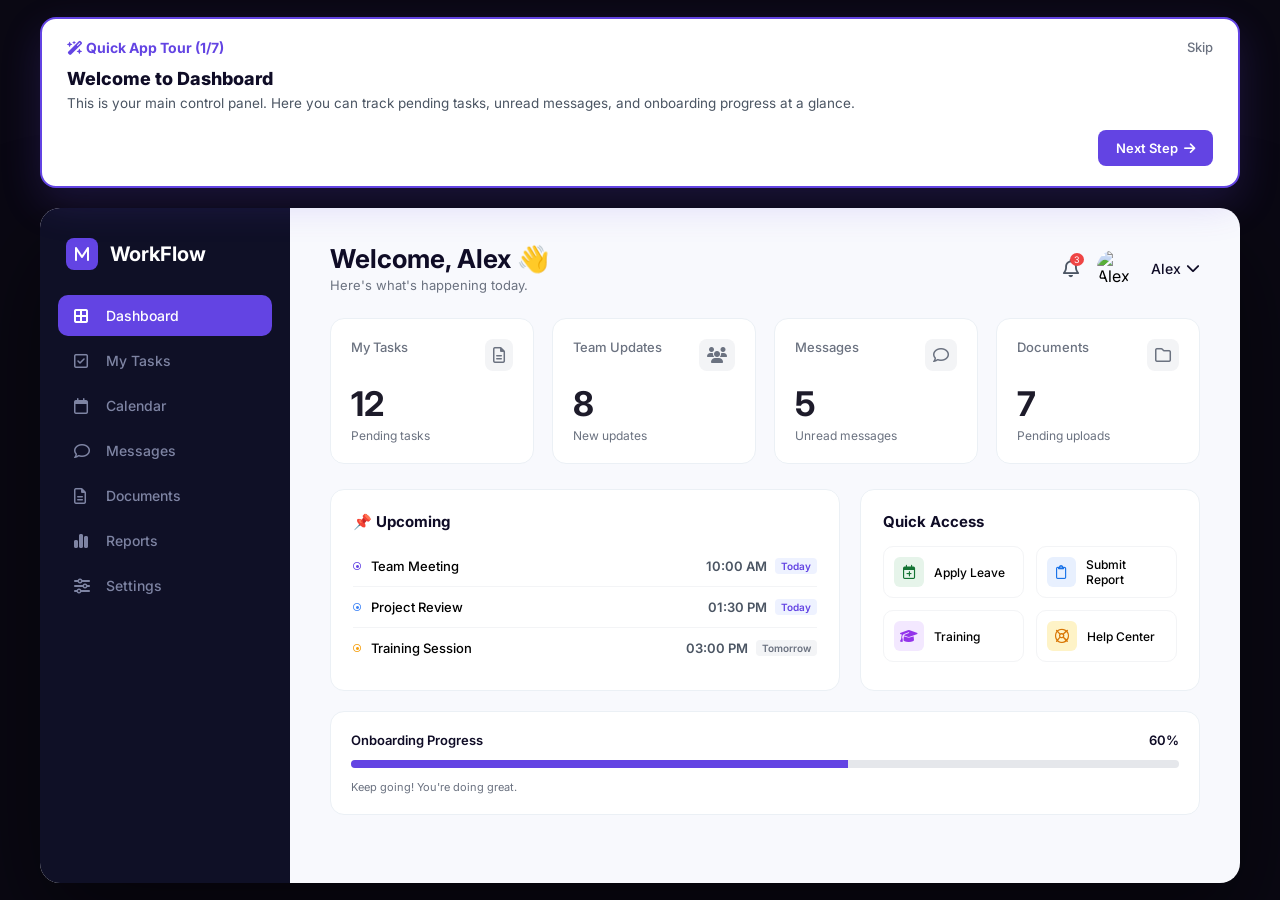
==== dashboard.html @ c404f3b5 "commit1" ====
<!DOCTYPE html>
<html lang="en">

<head>
    <meta charset="UTF-8">
    <meta name="viewport" content="width=device-width, initial-scale=1.0">
    <title>WorkFlow System - Interactive Demo</title>
    <link href="https://fonts.googleapis.com/css2?family=Inter:wght@400;500;600;700;800&display=swap" rel="stylesheet">
    <link rel="stylesheet" href="https://cdnjs.cloudflare.com/ajax/libs/font-awesome/6.4.0/css/all.min.css">
    <link rel="stylesheet" href="i2.css">
</head>

<body>

    <!-- VIRTUAL TOUR GUIDE OVERLAY CARD -->
    <div class="tour-guide-card" id="tourCard">
        <div class="tour-header">
            <span><i class="fa-solid fa-wand-magic-sparkles"></i> Quick App Tour (<span
                    id="tourStepNum">1</span>/7)</span>
            <button id="skipTourBtn" class="tour-skip-btn">Skip</button>
        </div>
        <div class="tour-body">
            <h4 id="tourTitle">Welcome to Dashboard</h4>
            <p id="tourDesc">This is your main control panel. Here you can track pending tasks, unread messages, and
                onboarding progress at a glance.</p>
        </div>
        <div class="tour-footer">
            <button id="prevTourBtn" class="tour-btn outline" style="display:none;">Previous</button>
            <button id="nextTourBtn" class="tour-btn solid">Next Step <i class="fa-solid fa-arrow-right"></i></button>
        </div>
    </div>

    <div class="app-window">
        <!-- FIXED SIDEBAR -->
        <aside class="sidebar">
            <div class="brand">
                <div class="brand-icon-box"><i class="fa-solid fa-m"></i></div>
                <span>WorkFlow</span>
            </div>
            <nav class="nav-menu">
                <button class="nav-item active" data-target="dashboard" id="nav-dashboard"><i
                        class="fa-solid fa-border-all"></i> Dashboard</button>
                <button class="nav-item" data-target="tasks" id="nav-tasks"><i class="fa-regular fa-square-check"></i>
                    My Tasks</button>
                <button class="nav-item" data-target="calendar" id="nav-calendar"><i class="fa-regular fa-calendar"></i>
                    Calendar</button>
                <button class="nav-item" data-target="messages" id="nav-messages"><i class="fa-regular fa-comment"></i>
                    Messages</button>
                <button class="nav-item" data-target="documents" id="nav-documents"><i
                        class="fa-regular fa-file-lines"></i> Documents</button>
                <button class="nav-item" data-target="reports" id="nav-reports"><i class="fa-solid fa-chart-simple"></i>
                    Reports</button>
                <button class="nav-item" data-target="settings" id="nav-settings"><i class="fa-solid fa-sliders"></i>
                    Settings</button>
            </nav>
        </aside>

        <!-- CONTENT PANEL -->
        <main class="content-area">

            <!-- 1. DASHBOARD VIEW -->
            <div class="view-panel active" id="view-dashboard">
                <div class="view-header anim-el">
                    <div>
                        <h1 class="main-title">Welcome, Alex 👋</h1>
                        <p class="sub-title">Here's what's happening today.</p>
                    </div>
                    <div class="header-profile">
                        <div class="noti-bell"><i class="fa-regular fa-bell"></i><span class="badge-count">3</span>
                        </div>
                        <img src="https://i.pravatar.cc/100?img=12" alt="Alex" class="user-avatar">
                        <span class="user-name">Alex <i class="fa-solid fa-chevron-down"></i></span>
                    </div>
                </div>

                <div class="dash-grid anim-el">
                    <div class="dash-card">
                        <div class="card-top"><span>My Tasks</span> <i class="fa-regular fa-file-lines icon-blue"></i>
                        </div>
                        <h2 class="counter-num" data-val="12">0</h2>
                        <p class="card-footer">Pending tasks</p>
                    </div>
                    <div class="dash-card">
                        <div class="card-top"><span>Team Updates</span> <i class="fa-solid fa-users icon-purple"></i>
                        </div>
                        <h2 class="counter-num" data-val="8">0</h2>
                        <p class="card-footer">New updates</p>
                    </div>
                    <div class="dash-card">
                        <div class="card-top"><span>Messages</span> <i class="fa-regular fa-comment icon-pink"></i>
                        </div>
                        <h2 class="counter-num" data-val="5">0</h2>
                        <p class="card-footer">Unread messages</p>
                    </div>
                    <div class="dash-card">
                        <div class="card-top"><span>Documents</span> <i class="fa-regular fa-folder icon-orange"></i>
                        </div>
                        <h2 class="counter-num" data-val="7">0</h2>
                        <p class="card-footer">Pending uploads</p>
                    </div>
                </div>

                <div class="dash-bottom anim-el">
                    <div class="section-card width-60">
                        <h3 class="box-heading">📌 Upcoming</h3>
                        <div class="event-row">
                            <div class="ev-info"><i class="fa-regular fa-circle-dot purple"></i> Team Meeting</div>
                            <div class="ev-time">10:00 AM <span class="tag-day">Today</span></div>
                        </div>
                        <div class="event-row">
                            <div class="ev-info"><i class="fa-regular fa-circle-dot blue"></i> Project Review</div>
                            <div class="ev-time">01:30 PM <span class="tag-day">Today</span></div>
                        </div>
                        <div class="event-row">
                            <div class="ev-info"><i class="fa-regular fa-circle-dot orange"></i> Training Session</div>
                            <div class="ev-time">03:00 PM <span class="tag-day gray">Tomorrow</span></div>
                        </div>
                    </div>
                    <div class="section-card width-40">
                        <h3 class="box-heading">Quick Access</h3>
                        <div class="quick-grid">
                            <div class="quick-item">
                                <div class="q-icon green"><i class="fa-regular fa-calendar-plus"></i></div><span>Apply
                                    Leave</span>
                            </div>
                            <div class="quick-item">
                                <div class="q-icon blue"><i class="fa-regular fa-clipboard"></i></div><span>Submit
                                    Report</span>
                            </div>
                            <div class="quick-item">
                                <div class="q-icon purple"><i class="fa-solid fa-graduation-cap"></i></div>
                                <span>Training</span>
                            </div>
                            <div class="quick-item">
                                <div class="q-icon orange"><i class="fa-regular fa-life-ring"></i></div><span>Help
                                    Center</span>
                            </div>
                        </div>
                    </div>
                </div>

                <div class="onboarding-progress-bar anim-el">
                    <div class="p-text"><span>Onboarding Progress</span> <span>60%</span></div>
                    <div class="p-bg">
                        <div class="p-fill" data-progress="60%"></div>
                    </div>
                    <p class="p-desc">Keep going! You're doing great.</p>
                </div>
            </div>

            <!-- 2. MY TASKS VIEW -->
            <div class="view-panel" id="view-tasks">
                <div class="view-header anim-el">
                    <div>
                        <h1 class="main-title">My Tasks</h1>
                        <p class="sub-title">Complete your pending tasks.</p>
                    </div>
                    <div class="progress-mini">
                        <span>Overall Progress</span>
                        <div class="mini-bar">
                            <div class="mini-fill" data-progress="60%"></div>
                        </div>
                        <span class="bold">60%</span>
                    </div>
                </div>

                <div class="task-tabs anim-el">
                    <span class="t-tab active">Pending (4)</span>
                    <span class="t-tab">In Progress (1)</span>
                    <span class="t-tab">Completed (2)</span>
                </div>

                <div class="task-container anim-el">
                    <div class="task-row">
                        <div class="task-left-sec">
                            <div class="t-icon-box"><i class="fa-regular fa-file-lines"></i></div>
                            <div>
                                <h4>Upload Documents</h4>
                                <p>Upload required identity and address proof.</p>
                            </div>
                        </div>
                        <div class="task-right-sec">
                            <span class="status-badge high">High</span>
                            <button class="action-btn outline">Upload</button>
                        </div>
                    </div>
                    <div class="task-row">
                        <div class="task-left-sec">
                            <div class="t-icon-box pink"><i class="fa-regular fa-user"></i></div>
                            <div>
                                <h4>Complete Your Profile</h4>
                                <p>Fill all details in your profile.</p>
                            </div>
                        </div>
                        <div class="task-right-sec">
                            <span class="status-badge high">High</span>
                            <button class="action-btn outline">Go</button>
                        </div>
                    </div>
                    <div class="task-row">
                        <div class="task-left-sec">
                            <div class="t-icon-box orange"><i class="fa-solid fa-graduation-cap"></i></div>
                            <div>
                                <h4>Finish Training</h4>
                                <p>Complete the mandatory training modules.</p>
                            </div>
                        </div>
                        <div class="task-right-sec">
                            <span class="status-badge medium">Medium</span>
                            <button class="action-btn solid">Continue</button>
                        </div>
                    </div>
                </div>
            </div>

            <!-- 3. CALENDAR VIEW -->
            <div class="view-panel" id="view-calendar">
                <div class="view-header anim-el">
                    <div>
                        <h1 class="main-title">Upcoming Events</h1>
                        <p class="sub-title">Your schedule at a glance.</p>
                    </div>
                    <div class="cal-actions">
                        <button class="btn-today">Today</button>
                        <button class="btn-arrow"><i class="fa-solid fa-chevron-left"></i></button>
                        <button class="btn-arrow"><i class="fa-solid fa-chevron-right"></i></button>
                    </div>
                </div>

                <div class="calendar-split anim-el">
                    <div class="cal-left-box">
                        <div class="cal-month-head">May 2026</div>
                        <div class="cal-grid-header">
                            <span>Su</span><span>Mo</span><span>Tu</span><span>We</span><span>Th</span><span>Fr</span><span>Sa</span>
                        </div>
                        <div class="cal-days">
                            <span>26</span><span>27</span><span>28</span><span>29</span><span>30</span><span>1</span><span>2</span>
                            <span>3</span><span>4</span><span>5</span><span>6</span><span>7</span><span>8</span><span>9</span>
                            <span>10</span><span>11</span><span>12</span><span>13</span><span>14</span><span>15</span><span>16</span>
                            <span>17</span><span>18</span><span>19</span><span>20</span><span>21</span><span
                                class="cal-active">22</span><span>23</span>
                        </div>
                    </div>
                    <div class="cal-right-box">
                        <div class="event-card-list">
                            <div class="schedule-item current">
                                <div>
                                    <h4>Team Meeting</h4>
                                    <p>10:00 AM - 11:00 AM</p>
                                </div>
                            </div>
                            <div class="schedule-item">
                                <div>
                                    <h4>HR Orientation</h4>
                                    <p>02:00 PM - 03:00 PM</p>
                                </div>
                            </div>
                            <div class="schedule-item">
                                <div>
                                    <h4>Training Session</h4>
                                    <p>05:00 PM - 06:00 PM</p>
                                </div>
                            </div>
                        </div>
                    </div>
                </div>
            </div>

            <!-- 4. MESSAGES VIEW -->
            <div class="view-panel" id="view-messages">
                <div class="messages-layout anim-el">
                    <div class="msg-sidebar">
                        <div class="msg-search-box">
                            <h3>Messages</h3>
                            <i class="fa-solid fa-magnifying-glass"></i>
                        </div>
                        <div class="chat-list-wrapper">
                            <div class="user-chat-row active">
                                <img src="https://i.pravatar.cc/100?img=1" alt="HR">
                                <div class="uc-info">
                                    <h4>HR Team</h4>
                                    <p>Welcome aboard! Please c...</p>
                                </div>
                                <span class="uc-badge">2</span>
                            </div>
                            <div class="user-chat-row">
                                <img src="https://i.pravatar.cc/100?img=2" alt="IT">
                                <div class="uc-info">
                                    <h4>IT Support</h4>
                                    <p>Your VPN setup has been...</p>
                                </div>
                                <span class="uc-badge blue">1</span>
                            </div>
                        </div>
                    </div>
                    <div class="msg-chat-window">
                        <div class="cw-header">
                            <div class="cw-user"><img src="https://i.pravatar.cc/100?img=1" alt="HR">
                                <div>
                                    <h4>HR Team</h4><span>Online</span>
                                </div>
                            </div>
                        </div>
                        <!-- Chat message container for appended chat -->
                        <div class="cw-body" id="chatBody">
                            <div class="chat-bubble received">
                                <p>Welcome aboard! Please complete your onboarding tasks.</p>
                                <span class="chat-time">10:30 AM</span>
                            </div>
                            <div class="chat-bubble sent">
                                <p>Thank you! I will complete them.</p>
                                <span class="chat-time">10:31 AM <i
                                        class="fa-solid fa-check-double text-blue"></i></span>
                            </div>
                        </div>
                        <div class="cw-footer">
                            <input type="text" id="chatInput"
                                placeholder="Type a message and press enter or click send...">
                            <button class="btn-send" id="chatSendBtn"><i class="fa-solid fa-paper-plane"></i></button>
                        </div>
                    </div>
                </div>
            </div>

            <!-- 5. DOCUMENTS VIEW -->
            <div class="view-panel" id="view-documents">
                <div class="view-header anim-el">
                    <div>
                        <h1 class="main-title">Upload Documents</h1>
                        <p class="sub-title">Upload and manage your documents.</p>
                    </div>
                    <button class="primary-btn-sm blue-bg"><i class="fa-solid fa-plus"></i> Upload New</button>
                </div>

                <div class="table-container anim-el">
                    <table class="custom-table">
                        <thead>
                            <tr>
                                <th>Document Name</th>
                                <th>Status</th>
                                <th>Uploaded On</th>
                                <th>Action</th>
                            </tr>
                        </thead>
                        <tbody>
                            <tr>
                                <td>PAN Card</td>
                                <td><span class="badge yellow">Pending</span></td>
                                <td>-</td>
                                <td><button class="btn-table-upload">Upload</button></td>
                            </tr>
                            <tr>
                                <td>Aadhar Card</td>
                                <td><span class="badge yellow">Pending</span></td>
                                <td>-</td>
                                <td><button class="btn-table-upload">Upload</button></td>
                            </tr>
                            <tr>
                                <td>Passport Size Photo</td>
                                <td><span class="badge green">Uploaded</span></td>
                                <td>20 May 2026</td>
                                <td>
                                    <div class="table-actions"><i class="fa-regular fa-eye"></i> <i
                                            class="fa-solid fa-ellipsis"></i></div>
                                </td>
                            </tr>
                        </tbody>
                    </table>
                </div>
            </div>

            <!-- 6. REPORTS VIEW -->
            <div class="view-panel" id="view-reports">
                <div class="view-header anim-el">
                    <div>
                        <h1 class="main-title">Reports</h1>
                        <p class="sub-title">View your activity and performance.</p>
                    </div>
                    <button class="dropdown-period">This Month <i class="fa-solid fa-chevron-down"></i></button>
                </div>

                <div class="reports-main-grid anim-el">
                    <div class="rep-card">
                        <h3>Onboarding Progress</h3>
                        <div class="rep-chart-container">
                            <svg viewBox="0 0 36 36" class="circle-svg purple-chart">
                                <path class="c-bg"
                                    d="M18 2.0845 a 15.9155 15.9155 0 0 1 0 31.831 a 15.9155 15.9155 0 0 1 0 -31.831" />
                                <path class="c-fill" data-dash="60, 100" stroke-dasharray="0, 100"
                                    d="M18 2.0845 a 15.9155 15.9155 0 0 1 0 31.831 a 15.9155 15.9155 0 0 1 0 -31.831" />
                            </svg>
                            <div class="c-text"><span class="counter-num" data-val="60">0</span>%</div>
                        </div>
                        <p class="rep-footer">✨ 12 of 20 tasks completed</p>
                    </div>

                    <div class="rep-card">
                        <h3>Training Completion</h3>
                        <div class="rep-chart-container">
                            <svg viewBox="0 0 36 36" class="circle-svg green-chart">
                                <path class="c-bg"
                                    d="M18 2.0845 a 15.9155 15.9155 0 0 1 0 31.831 a 15.9155 15.9155 0 0 1 0 -31.831" />
                                <path class="c-fill" data-dash="75, 100" stroke-dasharray="0, 100"
                                    d="M18 2.0845 a 15.9155 15.9155 0 0 1 0 31.831 a 15.9155 15.9155 0 0 1 0 -31.831" />
                            </svg>
                            <div class="c-text"><span class="counter-num" data-val="75">0</span>%</div>
                        </div>
                        <p class="rep-footer">✨ 3 of 4 modules completed</p>
                    </div>

                    <div class="rep-card">
                        <h3>Attendance Summary</h3>
                        <div class="bar-chart-mock">
                            <div class="b-bar">
                                <div class="b-fill" style="height: 80%"></div><span>Mon</span>
                            </div>
                            <div class="b-bar">
                                <div class="b-fill" style="height: 95%"></div><span>Tue</span>
                            </div>
                            <div class="b-bar">
                                <div class="b-fill" style="height: 60%"></div><span>Wed</span>
                            </div>
                            <div class="b-bar">
                                <div class="b-fill" style="height: 85%"></div><span>Thu</span>
                            </div>
                            <div class="b-bar">
                                <div class="b-fill" style="height: 90%"></div><span>Fri</span>
                            </div>
                        </div>
                        <p class="rep-footer text-center">✅ 22 / 26 Days</p>
                    </div>
                </div>
            </div>

            <!-- 7. SETTINGS VIEW -->
            <div class="view-panel" id="view-settings">
                <div class="view-header anim-el">
                    <div>
                        <h1 class="main-title">Settings</h1>
                        <p class="sub-title">Manage your preferences and account.</p>
                    </div>
                </div>

                <div class="settings-sub-tabs anim-el">
                    <span class="sub-tab active">Profile Settings</span>
                    <span class="sub-tab">Notification Preferences</span>
                    <span class="sub-tab">Security</span>
                    <span class="sub-tab">Language</span>
                </div>

                <div class="settings-layout-box anim-el">
                    <div class="set-profile-row">
                        <div class="set-avatar-wrapper">
                            <img src="https://i.pravatar.cc/100?img=12" alt="Alex">
                            <div class="camera-badge"><i class="fa-solid fa-camera"></i></div>
                        </div>
                        <div>
                            <h3>Alex Johnson</h3>
                            <p>Software Engineer</p>
                            <span class="set-email-text">alex.johnson@company.com</span>
                        </div>
                    </div>

                    <div class="form-grid">
                        <div class="form-group"><label>Full Name</label><input type="text" value="Alex Johnson"></div>
                        <div class="form-group"><label>Department</label><input type="text" value="Engineering"></div>
                        <div class="form-group"><label>Email</label><input type="email"
                                value="alex.johnson@company.com"></div>
                        <div class="form-group"><label>Employee ID</label><input type="text" value="EMP12345"></div>
                        <div class="form-group"><label>Phone</label><input type="text" value="+91 98765 43210"></div>
                        <div class="form-group"><label>Date of Joining</label><input type="text" value="15 May 2026">
                        </div>
                    </div>
                    <button class="primary-btn-sm save-btn">Save Changes</button>
                </div>
            </div>

        </main>
    </div>

    <script src="https://cdnjs.cloudflare.com/ajax/libs/gsap/3.12.2/gsap.min.js"></script>
    <script src="i2.js"></script>
</body>

</html>
---- i2.css ----
:root {
    --bg-dark: #0F1026;
    --primary-purple: #6344E3;
    --text-main: #0F0C26;
    --text-muted: #6B7280;
    --border-color: #EBF0F5;
    --window-bg: #F8F9FD;
}

* {
    margin: 0;
    padding: 0;
    box-sizing: border-box;
    font-family: 'Inter', sans-serif;
}

body {
    background: #0A0813;
    height: 100vh;
    display: flex;
    justify-content: center;
    align-items: center;
    overflow: hidden;
}

/* 1200x675 ATRACTION CONTAINER */
.app-window {
    width: 1200px;
    height: 675px;
    background: var(--window-bg);
    border-radius: 20px;
    display: flex;
    overflow: hidden;
    box-shadow: 0 40px 100px rgba(0, 0, 0, 0.5);
}

/* SIDEBAR HUbeHUB STYLE */
.sidebar {
    width: 250px;
    background: var(--bg-dark);
    padding: 30px 18px;
    display: flex;
    flex-direction: column;
    gap: 25px;
}

.brand {
    display: flex;
    align-items: center;
    gap: 12px;
    color: white;
    font-size: 20px;
    font-weight: 700;
    padding-left: 8px;
}

.brand-icon-box {
    background: var(--primary-purple);
    width: 32px;
    height: 32px;
    border-radius: 8px;
    display: flex;
    justify-content: center;
    align-items: center;
    font-size: 16px;
}

.nav-menu {
    display: flex;
    flex-direction: column;
    gap: 4px;
}

.nav-item {
    background: none;
    border: none;
    color: #7E84A3;
    padding: 12px 16px;
    text-align: left;
    font-size: 14px;
    font-weight: 500;
    border-radius: 10px;
    cursor: pointer;
    display: flex;
    align-items: center;
    gap: 12px;
    transition: all 0.2s;
}

.nav-item i {
    font-size: 16px;
    width: 20px;
}

.nav-item:hover {
    color: white;
    background: rgba(255, 255, 255, 0.03);
}

.nav-item.active {
    background: var(--primary-purple);
    color: white;
}

/* MAIN CONTENT AREA */
.content-area {
    flex: 1;
    height: 100%;
    position: relative;
    overflow: hidden;
}

.view-panel {
    position: absolute;
    width: 100%;
    height: 100%;
    padding: 35px 40px;
    display: none;
    flex-direction: column;
    overflow-y: auto;
}

.view-panel.active {
    display: flex;
}

/* VIEW HEADER */
.view-header {
    display: flex;
    justify-content: space-between;
    align-items: center;
    margin-bottom: 25px;
}

.main-title {
    font-size: 26px;
    color: var(--text-main);
    font-weight: 700;
}

.sub-title {
    color: var(--text-muted);
    font-size: 13px;
    margin-top: 3px;
}

.header-profile {
    display: flex;
    align-items: center;
    gap: 18px;
}

.noti-bell {
    font-size: 18px;
    color: #4B5563;
    position: relative;
    cursor: pointer;
}

.badge-count {
    position: absolute;
    top: -5px;
    right: -5px;
    background: #EF4444;
    color: white;
    font-size: 9px;
    padding: 1px 4px;
    border-radius: 50%;
}

.user-avatar {
    width: 36px;
    height: 36px;
    border-radius: 50%;
    object-fit: cover;
}

.user-name {
    font-size: 14px;
    font-weight: 500;
    color: var(--text-main);
    display: flex;
    align-items: center;
    gap: 5px;
    cursor: pointer;
}

/* 1. DASHBOARD CARD STRUCTURE */
.dash-grid {
    display: grid;
    grid-template-columns: repeat(4, 1fr);
    gap: 18px;
    margin-bottom: 25px;
}

.dash-card {
    background: white;
    padding: 20px;
    border-radius: 14px;
    border: 1px solid var(--border-color);
}

.card-top {
    display: flex;
    justify-content: space-between;
    font-size: 13px;
    color: var(--text-muted);
    font-weight: 500;
}

.card-top i {
    font-size: 16px;
    padding: 8px;
    border-radius: 8px;
    background: #F3F4F6;
}

.dash-card h2 {
    font-size: 34px;
    color: #1D1B2A;
    font-weight: 700;
    margin: 12px 0 4px 0;
}

.card-footer {
    font-size: 12px;
    color: var(--text-muted);
}

.dash-bottom {
    display: flex;
    gap: 20px;
    margin-bottom: 20px;
}

.section-card {
    background: white;
    padding: 22px;
    border-radius: 14px;
    border: 1px solid var(--border-color);
}

.width-60 {
    width: 60%;
}

.width-40 {
    width: 40%;
}

.box-heading {
    font-size: 15px;
    color: var(--text-main);
    font-weight: 700;
    margin-bottom: 15px;
}

/* EVENTS IN DASHBOARD */
.event-row {
    display: flex;
    justify-content: space-between;
    align-items: center;
    padding: 12px 0;
    border-bottom: 1px solid #F3F4F6;
    font-size: 13px;
}

.event-row:last-child {
    border-bottom: none;
}

.ev-info {
    display: flex;
    align-items: center;
    gap: 10px;
    font-weight: 500;
}

.ev-info i {
    font-size: 8px;
}

.ev-info i.purple {
    color: var(--primary-purple);
}

.ev-info i.blue {
    color: #3B82F6;
}

.ev-info i.orange {
    color: #F59E0B;
}

.ev-time {
    font-weight: 600;
    color: #4B5563;
    display: flex;
    align-items: center;
    gap: 8px;
}

.tag-day {
    font-size: 10px;
    padding: 2px 6px;
    background: #EEF2FF;
    color: var(--primary-purple);
    border-radius: 4px;
}

.tag-day.gray {
    background: #F3F4F6;
    color: #6B7280;
}

/* QUICK ACCESS GRID */
.quick-grid {
    display: grid;
    grid-template-columns: 1fr 1fr;
    gap: 12px;
}

.quick-item {
    display: flex;
    align-items: center;
    gap: 10px;
    padding: 10px;
    border: 1px solid #F3F4F6;
    border-radius: 10px;
    cursor: pointer;
    font-size: 12px;
    font-weight: 500;
}

.q-icon {
    width: 30px;
    height: 30px;
    border-radius: 6px;
    display: flex;
    justify-content: center;
    align-items: center;
    font-size: 14px;
}

.q-icon.green {
    background: #E6F4EA;
    color: #137333;
}

.q-icon.blue {
    background: #E8F0FE;
    color: #1A73E8;
}

.q-icon.purple {
    background: #F3E8FF;
    color: #9333EA;
}

.q-icon.orange {
    background: #FEF3C7;
    color: #D97706;
}

/* PROGRESS BAR AT BOTTOM */
.onboarding-progress-bar {
    background: white;
    padding: 20px;
    border-radius: 14px;
    border: 1px solid var(--border-color);
}

.p-text {
    display: flex;
    justify-content: space-between;
    font-size: 13px;
    font-weight: 600;
    color: var(--text-main);
}

.p-bg {
    background: #E5E7EB;
    height: 8px;
    border-radius: 4px;
    margin: 12px 0;
    overflow: hidden;
}

.p-fill {
    background: var(--primary-purple);
    height: 100%;
    width: 0%;
}

.p-desc {
    font-size: 11px;
    color: var(--text-muted);
}

/* 2. MY TASK STYLE DETTO */
.progress-mini {
    display: flex;
    align-items: center;
    gap: 10px;
    font-size: 12px;
    color: var(--text-muted);
}

.mini-bar {
    width: 100px;
    background: #E5E7EB;
    height: 6px;
    border-radius: 3px;
    overflow: hidden;
}

.mini-fill {
    background: var(--primary-purple);
    height: 100%;
    width: 0%;
}

.task-tabs {
    display: flex;
    gap: 20px;
    border-bottom: 1px solid var(--border-color);
    margin-bottom: 20px;
    padding-bottom: 10px;
}

.t-tab {
    font-size: 13px;
    font-weight: 600;
    color: var(--text-muted);
    cursor: pointer;
    padding-bottom: 10px;
    position: relative;
}

.t-tab.active {
    color: var(--primary-purple);
}

.t-tab.active::after {
    content: '';
    position: absolute;
    bottom: -11px;
    left: 0;
    width: 100%;
    height: 2px;
    background: var(--primary-purple);
}

.task-container {
    display: flex;
    flex-direction: column;
    gap: 12px;
}

.task-row {
    background: white;
    padding: 18px;
    border-radius: 12px;
    border: 1px solid var(--border-color);
    display: flex;
    justify-content: space-between;
    align-items: center;
}

.task-left-sec {
    display: flex;
    align-items: center;
    gap: 15px;
}

.t-icon-box {
    background: #EEF2FF;
    color: var(--primary-purple);
    width: 40px;
    height: 40px;
    border-radius: 10px;
    display: flex;
    justify-content: center;
    align-items: center;
    font-size: 18px;
}

.t-icon-box.pink {
    background: #FCE7F3;
    color: #DB2777;
}

.t-icon-box.orange {
    background: #FEF3C7;
    color: #D97706;
}

.task-left-sec h4 {
    font-size: 14px;
    color: var(--text-main);
    font-weight: 600;
}

.task-left-sec p {
    font-size: 12px;
    color: var(--text-muted);
    margin-top: 2px;
}

.task-right-sec {
    display: flex;
    align-items: center;
    gap: 20px;
}

.status-badge {
    font-size: 11px;
    font-weight: 600;
    padding: 4px 10px;
    border-radius: 20px;
}

.status-badge.high {
    background: #FEE2E2;
    color: #EF4444;
}

.status-badge.medium {
    background: #FEF3C7;
    color: #D97706;
}

.action-btn {
    font-size: 12px;
    font-weight: 600;
    padding: 8px 18px;
    border-radius: 8px;
    cursor: pointer;
    border: none;
}

.action-btn.outline {
    background: none;
    border: 1px solid var(--primary-purple);
    color: var(--primary-purple);
}

.action-btn.solid {
    background: var(--primary-purple);
    color: white;
}

/* 3. CALENDAR DESIGN */
.cal-actions {
    display: flex;
    gap: 6px;
}

.btn-today {
    background: white;
    border: 1px solid var(--border-color);
    padding: 6px 14px;
    font-size: 12px;
    font-weight: 500;
    border-radius: 6px;
    cursor: pointer;
}

.btn-arrow {
    background: white;
    border: 1px solid var(--border-color);
    width: 28px;
    height: 28px;
    border-radius: 6px;
    cursor: pointer;
    display: flex;
    justify-content: center;
    align-items: center;
    font-size: 11px;
}

.calendar-split {
    display: flex;
    gap: 20px;
    background: white;
    padding: 25px;
    border-radius: 16px;
    border: 1px solid var(--border-color);
}

.cal-left-box {
    width: 50%;
    border-right: 1px solid var(--border-color);
    padding-right: 20px;
}

.cal-month-head {
    font-size: 15px;
    font-weight: 700;
    color: var(--text-main);
    margin-bottom: 15px;
}

.cal-grid-header {
    display: grid;
    grid-template-columns: repeat(7, 1fr);
    text-align: center;
    font-size: 12px;
    font-weight: 600;
    color: var(--text-muted);
    margin-bottom: 10px;
}

.cal-days {
    display: grid;
    grid-template-columns: repeat(7, 1fr);
    text-align: center;
    row-gap: 12px;
    font-size: 12px;
    color: #4B5563;
}

.cal-days span {
    padding: 8px 0;
    cursor: pointer;
    border-radius: 6px;
}

.cal-days span:hover {
    background: #F3F4F6;
}

.cal-active {
    background: var(--primary-purple) !important;
    color: white;
    font-weight: 600;
}

.cal-right-box {
    width: 50%;
    padding-left: 10px;
    display: flex;
    flex-direction: column;
    gap: 10px;
}

.schedule-item {
    background: #F9FAFB;
    padding: 14px;
    border-left: 4px solid #D1D5DB;
    border-radius: 0 10px 10px 0;
}

.schedule-item.current {
    background: #EEF2FF;
    border-left-color: var(--primary-purple);
}

.schedule-item h4 {
    font-size: 13px;
    color: var(--text-main);
    font-weight: 600;
}

.schedule-item p {
    font-size: 11px;
    color: var(--text-muted);
    margin-top: 3px;
}

/* 4. MESSAGES DETTO VIEW */
.messages-layout {
    display: flex;
    background: white;
    border-radius: 16px;
    border: 1px solid var(--border-color);
    height: 420px;
    overflow: hidden;
}

.msg-sidebar {
    width: 30%;
    border-right: 1px solid var(--border-color);
    display: flex;
    flex-direction: column;
}

.msg-search-box {
    display: flex;
    justify-content: space-between;
    align-items: center;
    padding: 20px;
    border-bottom: 1px solid var(--border-color);
}

.msg-search-box h3 {
    font-size: 16px;
    font-weight: 700;
}

.chat-list-wrapper {
    flex: 1;
    overflow-y: auto;
}

.user-chat-row {
    display: flex;
    align-items: center;
    gap: 12px;
    padding: 15px 20px;
    border-bottom: 1px solid #F9FAFB;
    cursor: pointer;
    position: relative;
}

.user-chat-row.active {
    background: #F4F3FF;
}

.user-chat-row img {
    width: 36px;
    height: 36px;
    border-radius: 50%;
}

.uc-info h4 {
    font-size: 13px;
    color: var(--text-main);
}

.uc-info p {
    font-size: 11px;
    color: var(--text-muted);
    margin-top: 2px;
}

.uc-badge {
    position: absolute;
    right: 20px;
    background: #EF4444;
    color: white;
    font-size: 10px;
    padding: 2px 6px;
    border-radius: 10px;
    font-weight: 600;
}

.uc-badge.blue {
    background: #3B82F6;
}

.msg-chat-window {
    width: 70%;
    display: flex;
    flex-direction: column;
    background: #FAFAFE;
}

.cw-header {
    padding: 15px 20px;
    background: white;
    border-bottom: 1px solid var(--border-color);
}

.cw-user {
    display: flex;
    align-items: center;
    gap: 12px;
}

.cw-user img {
    width: 34px;
    height: 34px;
    border-radius: 50%;
}

.cw-user h4 {
    font-size: 13px;
}

.cw-user span {
    font-size: 11px;
    color: #10B981;
    font-weight: 500;
}

.cw-body {
    flex: 1;
    padding: 20px;
    display: flex;
    flex-direction: column;
    gap: 15px;
    overflow-y: auto;
}

.chat-bubble {
    max-width: 65%;
    padding: 12px 16px;
    font-size: 13px;
    border-radius: 14px;
    line-height: 1.5;
    position: relative;
}

.chat-bubble.received {
    background: white;
    align-self: flex-start;
    color: var(--text-main);
    border-bottom-left-radius: 2px;
    box-shadow: 0 2px 5px rgba(0, 0, 0, 0.02);
}

.chat-bubble.sent {
    background: var(--primary-purple);
    color: white;
    align-self: flex-end;
    border-bottom-right-radius: 2px;
}

.chat-time {
    display: block;
    font-size: 10px;
    margin-top: 5px;
    text-align: right;
    color: #9CA3AF;
}

.chat-bubble.sent .chat-time {
    color: #C7D2FE;
}

.cw-footer {
    padding: 15px 20px;
    background: white;
    border-top: 1px solid var(--border-color);
    display: flex;
    gap: 12px;
}

.cw-footer input {
    flex: 1;
    border: 1px solid #E5E7EB;
    border-radius: 8px;
    padding: 10px 15px;
    font-size: 13px;
    outline: none;
}

.btn-send {
    background: var(--primary-purple);
    color: white;
    border: none;
    width: 38px;
    height: 38px;
    border-radius: 8px;
    cursor: pointer;
}

/* 5. DOCUMENTS TABLE VIEW */
.primary-btn-sm {
    font-size: 13px;
    font-weight: 600;
    color: white;
    border: none;
    padding: 10px 20px;
    border-radius: 8px;
    cursor: pointer;
    display: flex;
    align-items: center;
    gap: 8px;
}

.primary-btn-sm.blue-bg {
    background: var(--primary-purple);
}

.table-container {
    background: white;
    border-radius: 14px;
    border: 1px solid var(--border-color);
    overflow: hidden;
}

.custom-table {
    width: 100%;
    border-collapse: collapse;
    text-align: left;
    font-size: 13px;
}

.custom-table th {
    background: #F9FAFB;
    padding: 14px 20px;
    font-weight: 600;
    color: var(--text-muted);
    border-bottom: 1px solid var(--border-color);
}

.custom-table td {
    padding: 16px 20px;
    border-bottom: 1px solid #F9FAFB;
    color: var(--text-main);
    font-weight: 500;
}

.badge {
    font-size: 11px;
    padding: 3px 8px;
    border-radius: 12px;
    font-weight: 600;
}

.badge.yellow {
    background: #FEF3C7;
    color: #D97706;
}

.badge.green {
    background: #D1FAE5;
    color: #10B981;
}

.btn-table-upload {
    background: #EEF2FF;
    border: none;
    color: var(--primary-purple);
    font-weight: 600;
    padding: 6px 14px;
    border-radius: 6px;
    cursor: pointer;
}

.table-actions {
    display: flex;
    gap: 15px;
    color: var(--text-muted);
    cursor: pointer;
}

/* 6. REPORTS VIEW DETTO */
.dropdown-period {
    background: white;
    border: 1px solid var(--border-color);
    padding: 8px 16px;
    font-size: 13px;
    font-weight: 500;
    border-radius: 8px;
    cursor: pointer;
    display: flex;
    align-items: center;
    gap: 8px;
    color: #374151;
}

.reports-main-grid {
    display: grid;
    grid-template-columns: repeat(3, 1fr);
    gap: 20px;
}

.rep-card {
    background: white;
    padding: 22px;
    border-radius: 14px;
    border: 1px solid var(--border-color);
    display: flex;
    flex-direction: column;
    align-items: center;
}

.rep-card h3 {
    font-size: 14px;
    font-weight: 700;
    color: var(--text-main);
    align-self: flex-start;
    margin-bottom: 20px;
}

.rep-chart-container {
    position: relative;
    width: 110px;
    height: 110px;
    margin-bottom: 15px;
}

.circle-svg {
    width: 100%;
    height: 100%;
    transform: rotate(-90deg);
}

.c-bg {
    fill: none;
    stroke: #F3F4F6;
    stroke-width: 3.2;
}

.c-fill {
    fill: none;
    stroke-width: 3.2;
    stroke-linecap: round;
}

.purple-chart .c-fill {
    stroke: var(--primary-purple);
}

.green-chart .c-fill {
    stroke: #10B981;
}

.c-text {
    position: absolute;
    top: 50%;
    left: 50%;
    transform: translate(-50%, -50%);
    font-size: 20px;
    font-weight: 700;
    color: var(--text-main);
}

.rep-footer {
    font-size: 12px;
    font-weight: 500;
    color: var(--text-muted);
    margin-top: 5px;
}

.text-center {
    text-align: center;
    width: 100%;
}

/* ATTENDANCE BAR CHART MOCK */
.bar-chart-mock {
    display: flex;
    justify-content: space-between;
    align-items: flex-end;
    width: 100%;
    height: 110px;
    padding: 0 10px;
    margin-bottom: 15px;
}

.b-bar {
    display: flex;
    flex-direction: column;
    align-items: center;
    gap: 8px;
    width: 14%;
    height: 100%;
    justify-content: flex-end;
}

.b-fill {
    background: #3B82F6;
    width: 100%;
    border-radius: 4px 4px 0 0;
}

.b-bar span {
    font-size: 10px;
    color: var(--text-muted);
    font-weight: 500;
}

/* 7. SETTINGS DETTO VIEW */
.settings-sub-tabs {
    display: flex;
    gap: 25px;
    border-bottom: 1px solid var(--border-color);
    margin-bottom: 20px;
}

.sub-tab {
    font-size: 13px;
    font-weight: 500;
    color: var(--text-muted);
    cursor: pointer;
    padding-bottom: 12px;
}

.sub-tab.active {
    color: var(--primary-purple);
    font-weight: 600;
    border-bottom: 2px solid var(--primary-purple);
}

.settings-layout-box {
    background: white;
    padding: 25px;
    border-radius: 14px;
    border: 1px solid var(--border-color);
}

.set-profile-row {
    display: flex;
    align-items: center;
    gap: 18px;
    margin-bottom: 25px;
}

.set-avatar-wrapper {
    position: relative;
}

.set-avatar-wrapper img {
    width: 65px;
    height: 65px;
    border-radius: 50%;
    object-fit: cover;
}

.camera-badge {
    position: absolute;
    bottom: 0;
    right: 0;
    background: var(--primary-purple);
    color: white;
    width: 22px;
    height: 22px;
    border-radius: 50%;
    display: flex;
    justify-content: center;
    align-items: center;
    font-size: 10px;
    border: 2px solid white;
}

.set-profile-row h3 {
    font-size: 16px;
    font-weight: 700;
    color: var(--text-main);
}

.set-profile-row p {
    font-size: 12px;
    color: var(--text-muted);
    margin-top: 2px;
}

.set-email-text {
    font-size: 11px;
    color: var(--primary-purple);
    font-weight: 500;
}

.form-grid {
    display: grid;
    grid-template-columns: 1fr 1fr;
    gap: 15px 20px;
    margin-bottom: 25px;
}

.form-group {
    display: flex;
    flex-direction: column;
    gap: 6px;
}

.form-group label {
    font-size: 12px;
    font-weight: 600;
    color: #4B5563;
}

.form-group input {
    border: 1px solid #E5E7EB;
    border-radius: 8px;
    padding: 10px 14px;
    font-size: 13px;
    outline: none;
    color: var(--text-main);
    font-weight: 500;
    background: #F9FAFB;
}

.form-group input:focus {
    border-color: var(--primary-purple);
    background: white;
}

.save-btn {
    background: var(--primary-purple);
    margin-top: 5px;
    padding: 12px 24px;
}


/* new css  */
/* आधीच्या सर्व CSS प्रोपर्टीज तशाच ठेवा, फक्त खालील नवीन कोड सर्वात शेवटी जोडा */

:root {
    --bg-dark: #0F1026;
    --primary-purple: #6344E3;
    --text-main: #0F0C26;
    --text-muted: #6B7280;
    --border-color: #EBF0F5;
    --window-bg: #F8F9FD;
}

* {
    margin: 0;
    padding: 0;
    box-sizing: border-box;
    font-family: 'Inter', sans-serif;
}

body {
    background: #0A0813;
    height: 100vh;
    display: flex;
    flex-direction: column;
    justify-content: center;
    align-items: center;
    overflow: hidden;
    gap: 20px;
}

/* 1200x675 MAIN WORKSPACE CONTAINER */
.app-window {
    width: 1200px;
    height: 675px;
    background: var(--window-bg);
    border-radius: 20px;
    display: flex;
    overflow: hidden;
    box-shadow: 0 40px 100px rgba(0, 0, 0, 0.5);
    position: relative;
    z-index: 1;
}

/* SIDEBAR STYLE */
.sidebar {
    width: 250px;
    background: var(--bg-dark);
    padding: 30px 18px;
    display: flex;
    flex-direction: column;
    gap: 25px;
}

.brand {
    display: flex;
    align-items: center;
    gap: 12px;
    color: white;
    font-size: 20px;
    font-weight: 700;
    padding-left: 8px;
}

.brand-icon-box {
    background: var(--primary-purple);
    width: 32px;
    height: 32px;
    border-radius: 8px;
    display: flex;
    justify-content: center;
    align-items: center;
    font-size: 16px;
}

.nav-menu {
    display: flex;
    flex-direction: column;
    gap: 4px;
}

.nav-item {
    background: none;
    border: none;
    color: #7E84A3;
    padding: 12px 16px;
    text-align: left;
    font-size: 14px;
    font-weight: 500;
    border-radius: 10px;
    cursor: pointer;
    display: flex;
    align-items: center;
    gap: 12px;
    transition: all 0.2s;
}

.nav-item i {
    font-size: 16px;
    width: 20px;
}

.nav-item:hover {
    color: white;
    background: rgba(255, 255, 255, 0.03);
}

.nav-item.active {
    background: var(--primary-purple);
    color: white;
}

/* MAIN CONTENT AREA */
.content-area {
    flex: 1;
    height: 100%;
    position: relative;
    overflow: hidden;
}

.view-panel {
    position: absolute;
    width: 100%;
    height: 100%;
    padding: 35px 40px;
    display: none;
    flex-direction: column;
    overflow-y: auto;
}

.view-panel.active {
    display: flex;
}

/* VIEW HEADER */
.view-header {
    display: flex;
    justify-content: space-between;
    align-items: center;
    margin-bottom: 25px;
}

.main-title {
    font-size: 26px;
    color: var(--text-main);
    font-weight: 700;
}

.sub-title {
    color: var(--text-muted);
    font-size: 13px;
    margin-top: 3px;
}

.header-profile {
    display: flex;
    align-items: center;
    gap: 18px;
}

.noti-bell {
    font-size: 18px;
    color: #4B5563;
    position: relative;
    cursor: pointer;
}

.badge-count {
    position: absolute;
    top: -5px;
    right: -5px;
    background: #EF4444;
    color: white;
    font-size: 9px;
    padding: 1px 4px;
    border-radius: 50%;
}

.user-avatar {
    width: 36px;
    height: 36px;
    border-radius: 50%;
    object-fit: cover;
}

.user-name {
    font-size: 14px;
    font-weight: 500;
    color: var(--text-main);
    display: flex;
    align-items: center;
    gap: 5px;
    cursor: pointer;
}

/* DASHBOARD CARDS */
.dash-grid {
    display: grid;
    grid-template-columns: repeat(4, 1fr);
    gap: 18px;
    margin-bottom: 25px;
}

.dash-card {
    background: white;
    padding: 20px;
    border-radius: 14px;
    border: 1px solid var(--border-color);
}

.card-top {
    display: flex;
    justify-content: space-between;
    font-size: 13px;
    color: var(--text-muted);
    font-weight: 500;
}

.card-top i {
    font-size: 16px;
    padding: 8px;
    border-radius: 8px;
    background: #F3F4F6;
}

.dash-card h2 {
    font-size: 34px;
    color: #1D1B2A;
    font-weight: 700;
    margin: 12px 0 4px 0;
}

.card-footer {
    font-size: 12px;
    color: var(--text-muted);
}

.dash-bottom {
    display: flex;
    gap: 20px;
    margin-bottom: 20px;
}

.section-card {
    background: white;
    padding: 22px;
    border-radius: 14px;
    border: 1px solid var(--border-color);
}

.width-60 {
    width: 60%;
}

.width-40 {
    width: 40%;
}

.box-heading {
    font-size: 15px;
    color: var(--text-main);
    font-weight: 700;
    margin-bottom: 15px;
}

/* EVENTS */
.event-row {
    display: flex;
    justify-content: space-between;
    align-items: center;
    padding: 12px 0;
    border-bottom: 1px solid #F3F4F6;
    font-size: 13px;
}

.event-row:last-child {
    border-bottom: none;
}

.ev-info {
    display: flex;
    align-items: center;
    gap: 10px;
    font-weight: 500;
}

.ev-info i {
    font-size: 8px;
}

.ev-info i.purple {
    color: var(--primary-purple);
}

.ev-info i.blue {
    color: #3B82F6;
}

.ev-info i.orange {
    color: #F59E0B;
}

.ev-time {
    font-weight: 600;
    color: #4B5563;
    display: flex;
    align-items: center;
    gap: 8px;
}

.tag-day {
    font-size: 10px;
    padding: 2px 6px;
    background: #EEF2FF;
    color: var(--primary-purple);
    border-radius: 4px;
}

.tag-day.gray {
    background: #F3F4F6;
    color: #6B7280;
}

/* QUICK ACCESS */
.quick-grid {
    display: grid;
    grid-template-columns: 1fr 1fr;
    gap: 12px;
}

.quick-item {
    display: flex;
    align-items: center;
    gap: 10px;
    padding: 10px;
    border: 1px solid #F3F4F6;
    border-radius: 10px;
    cursor: pointer;
    font-size: 12px;
    font-weight: 500;
}

.q-icon {
    width: 30px;
    height: 30px;
    border-radius: 6px;
    display: flex;
    justify-content: center;
    align-items: center;
    font-size: 14px;
}

.q-icon.green {
    background: #E6F4EA;
    color: #137333;
}

.q-icon.blue {
    background: #E8F0FE;
    color: #1A73E8;
}

.q-icon.purple {
    background: #F3E8FF;
    color: #9333EA;
}

.q-icon.orange {
    background: #FEF3C7;
    color: #D97706;
}

/* PROGRESS BARS */
.onboarding-progress-bar {
    background: white;
    padding: 20px;
    border-radius: 14px;
    border: 1px solid var(--border-color);
}

.p-text {
    display: flex;
    justify-content: space-between;
    font-size: 13px;
    font-weight: 600;
    color: var(--text-main);
}

.p-bg {
    background: #E5E7EB;
    height: 8px;
    border-radius: 4px;
    margin: 12px 0;
    overflow: hidden;
}

.p-fill {
    background: var(--primary-purple);
    height: 100%;
    width: 0%;
}

.p-desc {
    font-size: 11px;
    color: var(--text-muted);
}

/* TASKS COMPONENTS */
.progress-mini {
    display: flex;
    align-items: center;
    gap: 10px;
    font-size: 12px;
    color: var(--text-muted);
}

.mini-bar {
    width: 100px;
    background: #E5E7EB;
    height: 6px;
    border-radius: 3px;
    overflow: hidden;
}

.mini-fill {
    background: var(--primary-purple);
    height: 100%;
    width: 0%;
}

.task-tabs {
    display: flex;
    gap: 20px;
    border-bottom: 1px solid var(--border-color);
    margin-bottom: 20px;
    padding-bottom: 10px;
}

.t-tab {
    font-size: 13px;
    font-weight: 600;
    color: var(--text-muted);
    cursor: pointer;
    padding-bottom: 10px;
    position: relative;
}

.t-tab.active {
    color: var(--primary-purple);
}

.t-tab.active::after {
    content: '';
    position: absolute;
    bottom: -11px;
    left: 0;
    width: 100%;
    height: 2px;
    background: var(--primary-purple);
}

.task-container {
    display: flex;
    flex-direction: column;
    gap: 12px;
}

.task-row {
    background: white;
    padding: 18px;
    border-radius: 12px;
    border: 1px solid var(--border-color);
    display: flex;
    justify-content: space-between;
    align-items: center;
}

.task-left-sec {
    display: flex;
    align-items: center;
    gap: 15px;
}

.t-icon-box {
    background: #EEF2FF;
    color: var(--primary-purple);
    width: 40px;
    height: 40px;
    border-radius: 10px;
    display: flex;
    justify-content: center;
    align-items: center;
    font-size: 18px;
}

.t-icon-box.pink {
    background: #FCE7F3;
    color: #DB2777;
}

.t-icon-box.orange {
    background: #FEF3C7;
    color: #D97706;
}

.task-left-sec h4 {
    font-size: 14px;
    color: var(--text-main);
    font-weight: 600;
}

.task-left-sec p {
    font-size: 12px;
    color: var(--text-muted);
    margin-top: 2px;
}

.task-right-sec {
    display: flex;
    align-items: center;
    gap: 20px;
}

.status-badge {
    font-size: 11px;
    font-weight: 600;
    padding: 4px 10px;
    border-radius: 20px;
}

.status-badge.high {
    background: #FEE2E2;
    color: #EF4444;
}

.status-badge.medium {
    background: #FEF3C7;
    color: #D97706;
}

.action-btn {
    font-size: 12px;
    font-weight: 600;
    padding: 8px 18px;
    border-radius: 8px;
    cursor: pointer;
    border: none;
}

.action-btn.outline {
    background: none;
    border: 1px solid var(--primary-purple);
    color: var(--primary-purple);
}

.action-btn.solid {
    background: var(--primary-purple);
    color: white;
}

/* CALENDAR DESIGN */
.cal-actions {
    display: flex;
    gap: 6px;
}

.btn-today {
    background: white;
    border: 1px solid var(--border-color);
    padding: 6px 14px;
    font-size: 12px;
    font-weight: 500;
    border-radius: 6px;
    cursor: pointer;
}

.btn-arrow {
    background: white;
    border: 1px solid var(--border-color);
    width: 28px;
    height: 28px;
    border-radius: 6px;
    cursor: pointer;
    display: flex;
    justify-content: center;
    align-items: center;
    font-size: 11px;
}

.calendar-split {
    display: flex;
    gap: 20px;
    background: white;
    padding: 25px;
    border-radius: 16px;
    border: 1px solid var(--border-color);
}

.cal-left-box {
    width: 50%;
    border-right: 1px solid var(--border-color);
    padding-right: 20px;
}

.cal-month-head {
    font-size: 15px;
    font-weight: 700;
    color: var(--text-main);
    margin-bottom: 15px;
}

.cal-grid-header {
    display: grid;
    grid-template-columns: repeat(7, 1fr);
    text-align: center;
    font-size: 12px;
    font-weight: 600;
    color: var(--text-muted);
    margin-bottom: 10px;
}

.cal-days {
    display: grid;
    grid-template-columns: repeat(7, 1fr);
    text-align: center;
    row-gap: 12px;
    font-size: 12px;
    color: #4B5563;
}

.cal-days span {
    padding: 8px 0;
    cursor: pointer;
    border-radius: 6px;
}

.cal-days span:hover {
    background: #F3F4F6;
}

.cal-active {
    background: var(--primary-purple) !important;
    color: white;
    font-weight: 600;
}

.cal-right-box {
    width: 50%;
    padding-left: 10px;
    display: flex;
    flex-direction: column;
    gap: 10px;
}

.schedule-item {
    background: #F9FAFB;
    padding: 14px;
    border-left: 4px solid #D1D5DB;
    border-radius: 0 10px 10px 0;
}

.schedule-item.current {
    background: #EEF2FF;
    border-left-color: var(--primary-purple);
}

.schedule-item h4 {
    font-size: 13px;
    color: var(--text-main);
    font-weight: 600;
}

.schedule-item p {
    font-size: 11px;
    color: var(--text-muted);
    margin-top: 3px;
}

/* CHAT AREA DESIGN */
.messages-layout {
    display: flex;
    background: white;
    border-radius: 16px;
    border: 1px solid var(--border-color);
    height: 420px;
    overflow: hidden;
}

.msg-sidebar {
    width: 30%;
    border-right: 1px solid var(--border-color);
    display: flex;
    flex-direction: column;
}

.msg-search-box {
    display: flex;
    justify-content: space-between;
    align-items: center;
    padding: 20px;
    border-bottom: 1px solid var(--border-color);
}

.msg-search-box h3 {
    font-size: 16px;
    font-weight: 700;
}

.chat-list-wrapper {
    flex: 1;
    overflow-y: auto;
}

.user-chat-row {
    display: flex;
    align-items: center;
    gap: 12px;
    padding: 15px 20px;
    border-bottom: 1px solid #F9FAFB;
    cursor: pointer;
    position: relative;
}

.user-chat-row.active {
    background: #F4F3FF;
}

.user-chat-row img {
    width: 36px;
    height: 36px;
    border-radius: 50%;
}

.uc-info h4 {
    font-size: 13px;
    color: var(--text-main);
}

.uc-info p {
    font-size: 11px;
    color: var(--text-muted);
    margin-top: 2px;
}

.uc-badge {
    position: absolute;
    right: 20px;
    background: #EF4444;
    color: white;
    font-size: 10px;
    padding: 2px 6px;
    border-radius: 10px;
    font-weight: 600;
}

.uc-badge.blue {
    background: #3B82F6;
}

.msg-chat-window {
    width: 70%;
    display: flex;
    flex-direction: column;
    background: #FAFAFE;
}

.cw-header {
    padding: 15px 20px;
    background: white;
    border-bottom: 1px solid var(--border-color);
}

.cw-user {
    display: flex;
    align-items: center;
    gap: 12px;
}

.cw-user img {
    width: 34px;
    height: 34px;
    border-radius: 50%;
}

.cw-user h4 {
    font-size: 13px;
}

.cw-user span {
    font-size: 11px;
    color: #10B981;
    font-weight: 500;
}

.cw-body {
    flex: 1;
    padding: 20px;
    display: flex;
    flex-direction: column;
    gap: 15px;
    overflow-y: auto;
}

.chat-bubble {
    max-width: 65%;
    padding: 12px 16px;
    font-size: 13px;
    border-radius: 14px;
    line-height: 1.5;
    position: relative;
}

.chat-bubble.received {
    background: white;
    align-self: flex-start;
    color: var(--text-main);
    border-bottom-left-radius: 2px;
    box-shadow: 0 2px 5px rgba(0, 0, 0, 0.02);
}

.chat-bubble.sent {
    background: var(--primary-purple);
    color: white;
    align-self: flex-end;
    border-bottom-right-radius: 2px;
}

.chat-time {
    display: block;
    font-size: 10px;
    margin-top: 5px;
    text-align: right;
    color: #9CA3AF;
}

.chat-bubble.sent .chat-time {
    color: #C7D2FE;
}

.cw-footer {
    padding: 15px 20px;
    background: white;
    border-top: 1px solid var(--border-color);
    display: flex;
    gap: 12px;
}

.cw-footer input {
    flex: 1;
    border: 1px solid #E5E7EB;
    border-radius: 8px;
    padding: 10px 15px;
    font-size: 13px;
    outline: none;
}

.btn-send {
    background: var(--primary-purple);
    color: white;
    border: none;
    width: 38px;
    height: 38px;
    border-radius: 8px;
    cursor: pointer;
}

/* TABLES / DOCUMENTS Components */
.primary-btn-sm {
    font-size: 13px;
    font-weight: 600;
    color: white;
    border: none;
    padding: 10px 20px;
    border-radius: 8px;
    cursor: pointer;
    display: flex;
    align-items: center;
    gap: 8px;
}

.primary-btn-sm.blue-bg {
    background: var(--primary-purple);
}

.table-container {
    background: white;
    border-radius: 14px;
    border: 1px solid var(--border-color);
    overflow: hidden;
}

.custom-table {
    width: 100%;
    border-collapse: collapse;
    text-align: left;
    font-size: 13px;
}

.custom-table th {
    background: #F9FAFB;
    padding: 14px 20px;
    font-weight: 600;
    color: var(--text-muted);
    border-bottom: 1px solid var(--border-color);
}

.custom-table td {
    padding: 16px 20px;
    border-bottom: 1px solid #F9FAFB;
    color: var(--text-main);
    font-weight: 500;
}

.badge {
    font-size: 11px;
    padding: 3px 8px;
    border-radius: 12px;
    font-weight: 600;
}

.badge.yellow {
    background: #FEF3C7;
    color: #D97706;
}

.badge.green {
    background: #D1FAE5;
    color: #10B981;
}

.btn-table-upload {
    background: #EEF2FF;
    border: none;
    color: var(--primary-purple);
    font-weight: 600;
    padding: 6px 14px;
    border-radius: 6px;
    cursor: pointer;
}

.table-actions {
    display: flex;
    gap: 15px;
    color: var(--text-muted);
    cursor: pointer;
}

/* REPORTS GRAPH Elements */
.dropdown-period {
    background: white;
    border: 1px solid var(--border-color);
    padding: 8px 16px;
    font-size: 13px;
    font-weight: 500;
    border-radius: 8px;
    cursor: pointer;
    display: flex;
    align-items: center;
    gap: 8px;
    color: #374151;
}

.reports-main-grid {
    display: grid;
    grid-template-columns: repeat(3, 1fr);
    gap: 20px;
}

.rep-card {
    background: white;
    padding: 22px;
    border-radius: 14px;
    border: 1px solid var(--border-color);
    display: flex;
    flex-direction: column;
    align-items: center;
}

.rep-card h3 {
    font-size: 14px;
    font-weight: 700;
    color: var(--text-main);
    align-self: flex-start;
    margin-bottom: 20px;
}

.rep-chart-container {
    position: relative;
    width: 110px;
    height: 110px;
    margin-bottom: 15px;
}

.circle-svg {
    width: 100%;
    height: 100%;
    transform: rotate(-90deg);
}

.c-bg {
    fill: none;
    stroke: #F3F4F6;
    stroke-width: 3.2;
}

.c-fill {
    fill: none;
    stroke-width: 3.2;
    stroke-linecap: round;
}

.purple-chart .c-fill {
    stroke: var(--primary-purple);
}

.green-chart .c-fill {
    stroke: #10B981;
}

.c-text {
    position: absolute;
    top: 50%;
    left: 50%;
    transform: translate(-50%, -50%);
    font-size: 20px;
    font-weight: 700;
    color: var(--text-main);
}

.rep-footer {
    font-size: 12px;
    font-weight: 500;
    color: var(--text-muted);
    margin-top: 5px;
}

.text-center {
    text-align: center;
    width: 100%;
}

.bar-chart-mock {
    display: flex;
    justify-content: space-between;
    align-items: flex-end;
    width: 100%;
    height: 110px;
    padding: 0 10px;
    margin-bottom: 15px;
}

.b-bar {
    display: flex;
    flex-direction: column;
    align-items: center;
    gap: 8px;
    width: 14%;
    height: 100%;
    justify-content: flex-end;
}

.b-fill {
    background: #3B82F6;
    width: 100%;
    border-radius: 4px 4px 0 0;
}

.b-bar span {
    font-size: 10px;
    color: var(--text-muted);
    font-weight: 500;
}

/* SETTINGS Elements */
.settings-sub-tabs {
    display: flex;
    gap: 25px;
    border-bottom: 1px solid var(--border-color);
    margin-bottom: 20px;
}

.sub-tab {
    font-size: 13px;
    font-weight: 500;
    color: var(--text-muted);
    cursor: pointer;
    padding-bottom: 12px;
}

.sub-tab.active {
    color: var(--primary-purple);
    font-weight: 600;
    border-bottom: 2px solid var(--primary-purple);
}

.settings-layout-box {
    background: white;
    padding: 25px;
    border-radius: 14px;
    border: 1px solid var(--border-color);
}

.set-profile-row {
    display: flex;
    align-items: center;
    gap: 18px;
    margin-bottom: 25px;
}

.set-avatar-wrapper {
    position: relative;
}

.set-avatar-wrapper img {
    width: 65px;
    height: 65px;
    border-radius: 50%;
    object-fit: cover;
}

.camera-badge {
    position: absolute;
    bottom: 0;
    right: 0;
    background: var(--primary-purple);
    color: white;
    width: 22px;
    height: 22px;
    border-radius: 50%;
    display: flex;
    justify-content: center;
    align-items: center;
    font-size: 10px;
    border: 2px solid white;
}

.set-profile-row h3 {
    font-size: 16px;
    font-weight: 700;
    color: var(--text-main);
}

.set-profile-row p {
    font-size: 12px;
    color: var(--text-muted);
    margin-top: 2px;
}

.set-email-text {
    font-size: 11px;
    color: var(--primary-purple);
    font-weight: 500;
}

.form-grid {
    display: grid;
    grid-template-columns: 1fr 1fr;
    gap: 15px 20px;
    margin-bottom: 25px;
}

.form-group {
    display: flex;
    flex-direction: column;
    gap: 6px;
}

.form-group label {
    font-size: 12px;
    font-weight: 600;
    color: #4B5563;
}

.form-group input {
    border: 1px solid #E5E7EB;
    border-radius: 8px;
    padding: 10px 14px;
    font-size: 13px;
    outline: none;
    color: var(--text-main);
    font-weight: 500;
    background: #F9FAFB;
}

.form-group input:focus {
    border-color: var(--primary-purple);
    background: white;
}

.save-btn {
    background: var(--primary-purple);
    margin-top: 5px;
    padding: 12px 24px;
}


/* --- VIRTUAL TOUR BOX CSS --- */
.tour-guide-card {
    width: 1200px;
    background: #FFFFFF;
    border-radius: 16px;
    padding: 20px 25px;
    box-shadow: 0 15px 40px rgba(99, 68, 227, 0.2);
    border: 2px solid var(--primary-purple);
    display: flex;
    flex-direction: column;
    gap: 12px;
    z-index: 999;
}

.tour-header {
    display: flex;
    justify-content: space-between;
    align-items: center;
    font-size: 14px;
    font-weight: 700;
    color: var(--primary-purple);
}

.tour-skip-btn {
    background: none;
    border: none;
    color: var(--text-muted);
    cursor: pointer;
    font-size: 13px;
    font-weight: 500;
}

.tour-skip-btn:hover {
    color: #EF4444;
}

.tour-body h4 {
    font-size: 18px;
    color: var(--text-main);
    font-weight: 800;
}

.tour-body p {
    font-size: 13.5px;
    color: #4B5563;
    line-height: 1.5;
    margin-top: 4px;
}

.tour-footer {
    display: flex;
    justify-content: flex-end;
    gap: 10px;
    margin-top: 5px;
}

.tour-btn {
    padding: 10px 18px;
    font-size: 13px;
    font-weight: 600;
    border-radius: 8px;
    cursor: pointer;
    border: none;
    display: flex;
    align-items: center;
    gap: 6px;
}

.tour-btn.outline {
    background: #F3F4F6;
    color: #4B5563;
}

.tour-btn.solid {
    background: var(--primary-purple);
    color: white;
}
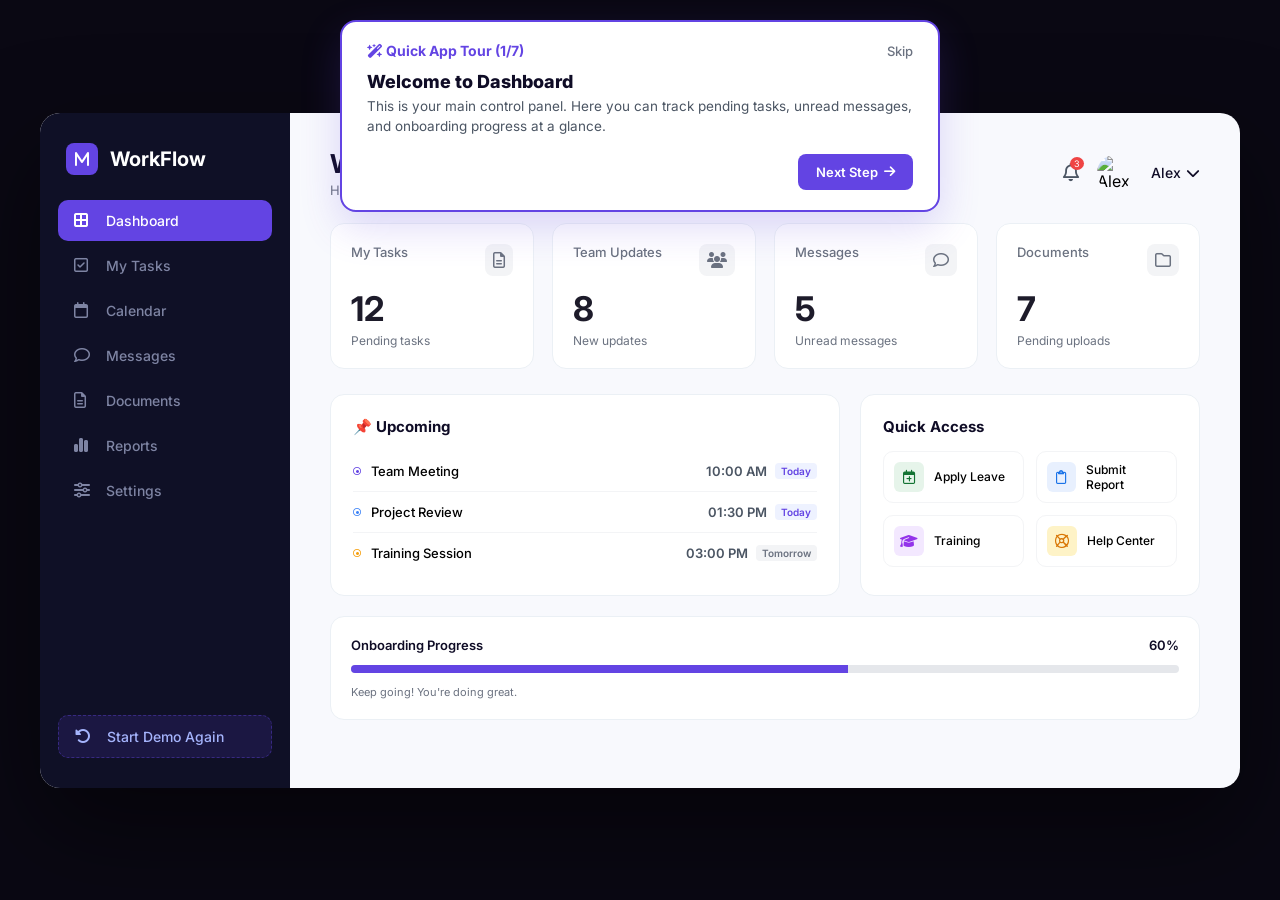
==== commit feb66c89: "commit ui1" ====
--- a/dashboard.html
+++ b/dashboard.html
@@ -12,7 +12,6 @@
 
 <body>
 
-    <!-- VIRTUAL TOUR GUIDE OVERLAY CARD -->
     <div class="tour-guide-card" id="tourCard">
         <div class="tour-header">
             <span><i class="fa-solid fa-wand-magic-sparkles"></i> Quick App Tour (<span
@@ -31,7 +30,6 @@
     </div>
 
     <div class="app-window">
-        <!-- FIXED SIDEBAR -->
         <aside class="sidebar">
             <div class="brand">
                 <div class="brand-icon-box"><i class="fa-solid fa-m"></i></div>
@@ -52,13 +50,15 @@
                     Reports</button>
                 <button class="nav-item" data-target="settings" id="nav-settings"><i class="fa-solid fa-sliders"></i>
                     Settings</button>
+
+                <button class="nav-item demo-restart-btn" id="startDemoAgainBtn">
+                    <i class="fa-solid fa-rotate-left"></i> Start Demo Again
+                </button>
             </nav>
         </aside>
 
-        <!-- CONTENT PANEL -->
         <main class="content-area">
 
-            <!-- 1. DASHBOARD VIEW -->
             <div class="view-panel active" id="view-dashboard">
                 <div class="view-header anim-el">
                     <div>
@@ -148,20 +148,16 @@
                 </div>
             </div>
 
-            <!-- 2. MY TASKS VIEW -->
             <div class="view-panel" id="view-tasks">
                 <div class="view-header anim-el">
                     <div>
                         <h1 class="main-title">My Tasks</h1>
                         <p class="sub-title">Complete your pending tasks.</p>
                     </div>
-                    <div class="progress-mini">
-                        <span>Overall Progress</span>
-                        <div class="mini-bar">
-                            <div class="mini-fill" data-progress="60%"></div>
-                        </div>
-                        <span class="bold">60%</span>
-                    </div>
+
+                    <button class="primary-btn-sm task-sim-btn" id="taskSimulationBtn">
+                        <i class="fa-solid fa-play"></i> Task Simulation
+                    </button>
                 </div>
 
                 <div class="task-tabs anim-el">
@@ -213,7 +209,6 @@
                 </div>
             </div>
 
-            <!-- 3. CALENDAR VIEW -->
             <div class="view-panel" id="view-calendar">
                 <div class="view-header anim-el">
                     <div>
@@ -266,7 +261,6 @@
                 </div>
             </div>
 
-            <!-- 4. MESSAGES VIEW -->
             <div class="view-panel" id="view-messages">
                 <div class="messages-layout anim-el">
                     <div class="msg-sidebar">
@@ -301,7 +295,6 @@
                                 </div>
                             </div>
                         </div>
-                        <!-- Chat message container for appended chat -->
                         <div class="cw-body" id="chatBody">
                             <div class="chat-bubble received">
                                 <p>Welcome aboard! Please complete your onboarding tasks.</p>
@@ -322,7 +315,6 @@
                 </div>
             </div>
 
-            <!-- 5. DOCUMENTS VIEW -->
             <div class="view-panel" id="view-documents">
                 <div class="view-header anim-el">
                     <div>
@@ -369,7 +361,6 @@
                 </div>
             </div>
 
-            <!-- 6. REPORTS VIEW -->
             <div class="view-panel" id="view-reports">
                 <div class="view-header anim-el">
                     <div>
@@ -432,7 +423,6 @@
                 </div>
             </div>
 
-            <!-- 7. SETTINGS VIEW -->
             <div class="view-panel" id="view-settings">
                 <div class="view-header anim-el">
                     <div>
@@ -471,7 +461,13 @@
                         <div class="form-group"><label>Date of Joining</label><input type="text" value="15 May 2026">
                         </div>
                     </div>
-                    <button class="primary-btn-sm save-btn">Save Changes</button>
+
+                    <div class="settings-action-buttons">
+                        <button class="primary-btn-sm save-btn">Save Changes</button>
+                        <button class="primary-btn-sm profile-setup-btn" id="profileSetupBtn">
+                            <i class="fa-regular fa-id-card"></i> Profile Setup
+                        </button>
+                    </div>
                 </div>
             </div>
 
--- a/i2.css
+++ b/i2.css
@@ -18,12 +18,14 @@
     background: #0A0813;
     height: 100vh;
     display: flex;
+    flex-direction: column;
     justify-content: center;
     align-items: center;
     overflow: hidden;
-}
-
-/* 1200x675 ATRACTION CONTAINER */
+    gap: 20px;
+}
+
+/* 1200x675 MAIN WORKSPACE CONTAINER */
 .app-window {
     width: 1200px;
     height: 675px;
@@ -32,9 +34,11 @@
     display: flex;
     overflow: hidden;
     box-shadow: 0 40px 100px rgba(0, 0, 0, 0.5);
-}
-
-/* SIDEBAR HUbeHUB STYLE */
+    position: relative;
+    z-index: 1;
+}
+
+/* SIDEBAR STYLE */
 .sidebar {
     width: 250px;
     background: var(--bg-dark);
@@ -69,6 +73,7 @@
     display: flex;
     flex-direction: column;
     gap: 4px;
+    height: 100%;
 }
 
 .nav-item {
@@ -98,6 +103,19 @@
 }
 
 .nav-item.active {
+    background: var(--primary-purple);
+    color: white;
+}
+
+/* DEMO RESTART BUTTON AT SIDEBAR BOTTOM */
+.demo-restart-btn {
+    margin-top: auto;
+    background: rgba(99, 68, 227, 0.15);
+    color: #A5B4FC;
+    border: 1px dashed rgba(99, 68, 227, 0.4);
+}
+
+.demo-restart-btn:hover {
     background: var(--primary-purple);
     color: white;
 }
@@ -185,7 +203,7 @@
     cursor: pointer;
 }
 
-/* 1. DASHBOARD CARD STRUCTURE */
+/* DASHBOARD CARDS */
 .dash-grid {
     display: grid;
     grid-template-columns: repeat(4, 1fr);
@@ -255,7 +273,7 @@
     margin-bottom: 15px;
 }
 
-/* EVENTS IN DASHBOARD */
+/* EVENTS */
 .event-row {
     display: flex;
     justify-content: space-between;
@@ -313,7 +331,7 @@
     color: #6B7280;
 }
 
-/* QUICK ACCESS GRID */
+/* QUICK ACCESS */
 .quick-grid {
     display: grid;
     grid-template-columns: 1fr 1fr;
@@ -362,7 +380,7 @@
     color: #D97706;
 }
 
-/* PROGRESS BAR AT BOTTOM */
+/* PROGRESS BARS */
 .onboarding-progress-bar {
     background: white;
     padding: 20px;
@@ -397,7 +415,7 @@
     color: var(--text-muted);
 }
 
-/* 2. MY TASK STYLE DETTO */
+/* TASKS COMPONENTS */
 .progress-mini {
     display: flex;
     align-items: center;
@@ -550,7 +568,16 @@
     color: white;
 }
 
-/* 3. CALENDAR DESIGN */
+/* NEW: TASK SIMULATION BUTTON STYLE */
+.task-sim-btn {
+    background-color: #10B981 !important;
+}
+
+.task-sim-btn:hover {
+    background-color: #059669 !important;
+}
+
+/* CALENDAR DESIGN */
 .cal-actions {
     display: flex;
     gap: 6px;
@@ -668,7 +695,7 @@
     margin-top: 3px;
 }
 
-/* 4. MESSAGES DETTO VIEW */
+/* CHAT AREA DESIGN */
 .messages-layout {
     display: flex;
     background: white;
@@ -856,7 +883,7 @@
     cursor: pointer;
 }
 
-/* 5. DOCUMENTS TABLE VIEW */
+/* TABLES / DOCUMENTS Components */
 .primary-btn-sm {
     font-size: 13px;
     font-weight: 600;
@@ -937,7 +964,7 @@
     cursor: pointer;
 }
 
-/* 6. REPORTS VIEW DETTO */
+/* REPORTS GRAPH Elements */
 .dropdown-period {
     background: white;
     border: 1px solid var(--border-color);
@@ -1031,7 +1058,6 @@
     width: 100%;
 }
 
-/* ATTENDANCE BAR CHART MOCK */
 .bar-chart-mock {
     display: flex;
     justify-content: space-between;
@@ -1064,7 +1090,7 @@
     font-weight: 500;
 }
 
-/* 7. SETTINGS DETTO VIEW */
+/* SETTINGS Elements */
 .settings-sub-tabs {
     display: flex;
     gap: 25px;
@@ -1158,12 +1184,6 @@
     gap: 6px;
 }
 
-.form-group label {
-    font-size: 12px;
-    font-weight: 600;
-    color: #4B5563;
-}
-
 .form-group input {
     border: 1px solid #E5E7EB;
     border-radius: 8px;
@@ -1180,1211 +1200,33 @@
     background: white;
 }
 
+.settings-action-buttons {
+    display: flex;
+    gap: 12px;
+}
+
 .save-btn {
     background: var(--primary-purple);
-    margin-top: 5px;
-    padding: 12px 24px;
-}
-
-
-/* new css  */
-/* आधीच्या सर्व CSS प्रोपर्टीज तशाच ठेवा, फक्त खालील नवीन कोड सर्वात शेवटी जोडा */
-
-:root {
-    --bg-dark: #0F1026;
-    --primary-purple: #6344E3;
-    --text-main: #0F0C26;
-    --text-muted: #6B7280;
-    --border-color: #EBF0F5;
-    --window-bg: #F8F9FD;
-}
-
-* {
-    margin: 0;
-    padding: 0;
-    box-sizing: border-box;
-    font-family: 'Inter', sans-serif;
-}
-
-body {
-    background: #0A0813;
-    height: 100vh;
-    display: flex;
-    flex-direction: column;
-    justify-content: center;
-    align-items: center;
-    overflow: hidden;
-    gap: 20px;
-}
-
-/* 1200x675 MAIN WORKSPACE CONTAINER */
-.app-window {
-    width: 1200px;
-    height: 675px;
-    background: var(--window-bg);
-    border-radius: 20px;
-    display: flex;
-    overflow: hidden;
-    box-shadow: 0 40px 100px rgba(0, 0, 0, 0.5);
-    position: relative;
-    z-index: 1;
-}
-
-/* SIDEBAR STYLE */
-.sidebar {
-    width: 250px;
-    background: var(--bg-dark);
-    padding: 30px 18px;
-    display: flex;
-    flex-direction: column;
-    gap: 25px;
-}
-
-.brand {
-    display: flex;
-    align-items: center;
-    gap: 12px;
-    color: white;
-    font-size: 20px;
-    font-weight: 700;
-    padding-left: 8px;
-}
-
-.brand-icon-box {
-    background: var(--primary-purple);
-    width: 32px;
-    height: 32px;
-    border-radius: 8px;
-    display: flex;
-    justify-content: center;
-    align-items: center;
-    font-size: 16px;
-}
-
-.nav-menu {
-    display: flex;
-    flex-direction: column;
-    gap: 4px;
-}
-
-.nav-item {
-    background: none;
-    border: none;
-    color: #7E84A3;
-    padding: 12px 16px;
-    text-align: left;
-    font-size: 14px;
-    font-weight: 500;
-    border-radius: 10px;
-    cursor: pointer;
-    display: flex;
-    align-items: center;
-    gap: 12px;
-    transition: all 0.2s;
-}
-
-.nav-item i {
-    font-size: 16px;
-    width: 20px;
-}
-
-.nav-item:hover {
-    color: white;
-    background: rgba(255, 255, 255, 0.03);
-}
-
-.nav-item.active {
-    background: var(--primary-purple);
-    color: white;
-}
-
-/* MAIN CONTENT AREA */
-.content-area {
-    flex: 1;
-    height: 100%;
-    position: relative;
-    overflow: hidden;
-}
-
-.view-panel {
-    position: absolute;
-    width: 100%;
-    height: 100%;
-    padding: 35px 40px;
-    display: none;
-    flex-direction: column;
-    overflow-y: auto;
-}
-
-.view-panel.active {
-    display: flex;
-}
-
-/* VIEW HEADER */
-.view-header {
-    display: flex;
-    justify-content: space-between;
-    align-items: center;
-    margin-bottom: 25px;
-}
-
-.main-title {
-    font-size: 26px;
-    color: var(--text-main);
-    font-weight: 700;
-}
-
-.sub-title {
-    color: var(--text-muted);
-    font-size: 13px;
-    margin-top: 3px;
-}
-
-.header-profile {
-    display: flex;
-    align-items: center;
-    gap: 18px;
-}
-
-.noti-bell {
-    font-size: 18px;
-    color: #4B5563;
-    position: relative;
-    cursor: pointer;
-}
-
-.badge-count {
-    position: absolute;
-    top: -5px;
-    right: -5px;
-    background: #EF4444;
-    color: white;
-    font-size: 9px;
-    padding: 1px 4px;
-    border-radius: 50%;
-}
-
-.user-avatar {
-    width: 36px;
-    height: 36px;
-    border-radius: 50%;
-    object-fit: cover;
-}
-
-.user-name {
-    font-size: 14px;
-    font-weight: 500;
-    color: var(--text-main);
-    display: flex;
-    align-items: center;
-    gap: 5px;
-    cursor: pointer;
-}
-
-/* DASHBOARD CARDS */
-.dash-grid {
-    display: grid;
-    grid-template-columns: repeat(4, 1fr);
-    gap: 18px;
-    margin-bottom: 25px;
-}
-
-.dash-card {
-    background: white;
-    padding: 20px;
-    border-radius: 14px;
-    border: 1px solid var(--border-color);
-}
-
-.card-top {
-    display: flex;
-    justify-content: space-between;
-    font-size: 13px;
-    color: var(--text-muted);
-    font-weight: 500;
-}
-
-.card-top i {
-    font-size: 16px;
-    padding: 8px;
-    border-radius: 8px;
-    background: #F3F4F6;
-}
-
-.dash-card h2 {
-    font-size: 34px;
-    color: #1D1B2A;
-    font-weight: 700;
-    margin: 12px 0 4px 0;
-}
-
-.card-footer {
-    font-size: 12px;
-    color: var(--text-muted);
-}
-
-.dash-bottom {
-    display: flex;
-    gap: 20px;
-    margin-bottom: 20px;
-}
-
-.section-card {
-    background: white;
-    padding: 22px;
-    border-radius: 14px;
-    border: 1px solid var(--border-color);
-}
-
-.width-60 {
-    width: 60%;
-}
-
-.width-40 {
-    width: 40%;
-}
-
-.box-heading {
-    font-size: 15px;
-    color: var(--text-main);
-    font-weight: 700;
-    margin-bottom: 15px;
-}
-
-/* EVENTS */
-.event-row {
-    display: flex;
-    justify-content: space-between;
-    align-items: center;
-    padding: 12px 0;
-    border-bottom: 1px solid #F3F4F6;
-    font-size: 13px;
-}
-
-.event-row:last-child {
-    border-bottom: none;
-}
-
-.ev-info {
-    display: flex;
-    align-items: center;
-    gap: 10px;
-    font-weight: 500;
-}
-
-.ev-info i {
-    font-size: 8px;
-}
-
-.ev-info i.purple {
-    color: var(--primary-purple);
-}
-
-.ev-info i.blue {
-    color: #3B82F6;
-}
-
-.ev-info i.orange {
-    color: #F59E0B;
-}
-
-.ev-time {
-    font-weight: 600;
-    color: #4B5563;
-    display: flex;
-    align-items: center;
-    gap: 8px;
-}
-
-.tag-day {
-    font-size: 10px;
-    padding: 2px 6px;
-    background: #EEF2FF;
-    color: var(--primary-purple);
-    border-radius: 4px;
-}
-
-.tag-day.gray {
-    background: #F3F4F6;
-    color: #6B7280;
-}
-
-/* QUICK ACCESS */
-.quick-grid {
-    display: grid;
-    grid-template-columns: 1fr 1fr;
-    gap: 12px;
-}
-
-.quick-item {
-    display: flex;
-    align-items: center;
-    gap: 10px;
-    padding: 10px;
-    border: 1px solid #F3F4F6;
-    border-radius: 10px;
-    cursor: pointer;
-    font-size: 12px;
-    font-weight: 500;
-}
-
-.q-icon {
-    width: 30px;
-    height: 30px;
-    border-radius: 6px;
-    display: flex;
-    justify-content: center;
-    align-items: center;
-    font-size: 14px;
-}
-
-.q-icon.green {
-    background: #E6F4EA;
-    color: #137333;
-}
-
-.q-icon.blue {
-    background: #E8F0FE;
-    color: #1A73E8;
-}
-
-.q-icon.purple {
-    background: #F3E8FF;
-    color: #9333EA;
-}
-
-.q-icon.orange {
-    background: #FEF3C7;
-    color: #D97706;
-}
-
-/* PROGRESS BARS */
-.onboarding-progress-bar {
-    background: white;
-    padding: 20px;
-    border-radius: 14px;
-    border: 1px solid var(--border-color);
-}
-
-.p-text {
-    display: flex;
-    justify-content: space-between;
-    font-size: 13px;
-    font-weight: 600;
-    color: var(--text-main);
-}
-
-.p-bg {
-    background: #E5E7EB;
-    height: 8px;
-    border-radius: 4px;
-    margin: 12px 0;
-    overflow: hidden;
-}
-
-.p-fill {
-    background: var(--primary-purple);
-    height: 100%;
-    width: 0%;
-}
-
-.p-desc {
-    font-size: 11px;
-    color: var(--text-muted);
-}
-
-/* TASKS COMPONENTS */
-.progress-mini {
-    display: flex;
-    align-items: center;
-    gap: 10px;
-    font-size: 12px;
-    color: var(--text-muted);
-}
-
-.mini-bar {
-    width: 100px;
-    background: #E5E7EB;
-    height: 6px;
-    border-radius: 3px;
-    overflow: hidden;
-}
-
-.mini-fill {
-    background: var(--primary-purple);
-    height: 100%;
-    width: 0%;
-}
-
-.task-tabs {
-    display: flex;
-    gap: 20px;
-    border-bottom: 1px solid var(--border-color);
-    margin-bottom: 20px;
-    padding-bottom: 10px;
-}
-
-.t-tab {
-    font-size: 13px;
-    font-weight: 600;
-    color: var(--text-muted);
-    cursor: pointer;
-    padding-bottom: 10px;
-    position: relative;
-}
-
-.t-tab.active {
-    color: var(--primary-purple);
-}
-
-.t-tab.active::after {
-    content: '';
-    position: absolute;
-    bottom: -11px;
-    left: 0;
-    width: 100%;
-    height: 2px;
-    background: var(--primary-purple);
-}
-
-.task-container {
-    display: flex;
-    flex-direction: column;
-    gap: 12px;
-}
-
-.task-row {
-    background: white;
-    padding: 18px;
-    border-radius: 12px;
-    border: 1px solid var(--border-color);
-    display: flex;
-    justify-content: space-between;
-    align-items: center;
-}
-
-.task-left-sec {
-    display: flex;
-    align-items: center;
-    gap: 15px;
-}
-
-.t-icon-box {
-    background: #EEF2FF;
-    color: var(--primary-purple);
-    width: 40px;
-    height: 40px;
-    border-radius: 10px;
-    display: flex;
-    justify-content: center;
-    align-items: center;
-    font-size: 18px;
-}
-
-.t-icon-box.pink {
-    background: #FCE7F3;
-    color: #DB2777;
-}
-
-.t-icon-box.orange {
-    background: #FEF3C7;
-    color: #D97706;
-}
-
-.task-left-sec h4 {
-    font-size: 14px;
-    color: var(--text-main);
-    font-weight: 600;
-}
-
-.task-left-sec p {
-    font-size: 12px;
-    color: var(--text-muted);
-    margin-top: 2px;
-}
-
-.task-right-sec {
-    display: flex;
-    align-items: center;
-    gap: 20px;
-}
-
-.status-badge {
-    font-size: 11px;
-    font-weight: 600;
-    padding: 4px 10px;
-    border-radius: 20px;
-}
-
-.status-badge.high {
-    background: #FEE2E2;
-    color: #EF4444;
-}
-
-.status-badge.medium {
-    background: #FEF3C7;
-    color: #D97706;
-}
-
-.action-btn {
-    font-size: 12px;
-    font-weight: 600;
-    padding: 8px 18px;
-    border-radius: 8px;
-    cursor: pointer;
-    border: none;
-}
-
-.action-btn.outline {
+}
+
+/* NEW: PROFILE SETUP BUTTON STYLE */
+.profile-setup-btn {
     background: none;
     border: 1px solid var(--primary-purple);
     color: var(--primary-purple);
 }
 
-.action-btn.solid {
-    background: var(--primary-purple);
-    color: white;
-}
-
-/* CALENDAR DESIGN */
-.cal-actions {
-    display: flex;
-    gap: 6px;
-}
-
-.btn-today {
-    background: white;
-    border: 1px solid var(--border-color);
-    padding: 6px 14px;
-    font-size: 12px;
-    font-weight: 500;
-    border-radius: 6px;
-    cursor: pointer;
-}
-
-.btn-arrow {
-    background: white;
-    border: 1px solid var(--border-color);
-    width: 28px;
-    height: 28px;
-    border-radius: 6px;
-    cursor: pointer;
-    display: flex;
-    justify-content: center;
-    align-items: center;
-    font-size: 11px;
-}
-
-.calendar-split {
-    display: flex;
-    gap: 20px;
-    background: white;
-    padding: 25px;
-    border-radius: 16px;
-    border: 1px solid var(--border-color);
-}
-
-.cal-left-box {
-    width: 50%;
-    border-right: 1px solid var(--border-color);
-    padding-right: 20px;
-}
-
-.cal-month-head {
-    font-size: 15px;
-    font-weight: 700;
-    color: var(--text-main);
-    margin-bottom: 15px;
-}
-
-.cal-grid-header {
-    display: grid;
-    grid-template-columns: repeat(7, 1fr);
-    text-align: center;
-    font-size: 12px;
-    font-weight: 600;
-    color: var(--text-muted);
-    margin-bottom: 10px;
-}
-
-.cal-days {
-    display: grid;
-    grid-template-columns: repeat(7, 1fr);
-    text-align: center;
-    row-gap: 12px;
-    font-size: 12px;
-    color: #4B5563;
-}
-
-.cal-days span {
-    padding: 8px 0;
-    cursor: pointer;
-    border-radius: 6px;
-}
-
-.cal-days span:hover {
-    background: #F3F4F6;
-}
-
-.cal-active {
-    background: var(--primary-purple) !important;
-    color: white;
-    font-weight: 600;
-}
-
-.cal-right-box {
-    width: 50%;
-    padding-left: 10px;
-    display: flex;
-    flex-direction: column;
-    gap: 10px;
-}
-
-.schedule-item {
-    background: #F9FAFB;
-    padding: 14px;
-    border-left: 4px solid #D1D5DB;
-    border-radius: 0 10px 10px 0;
-}
-
-.schedule-item.current {
-    background: #EEF2FF;
-    border-left-color: var(--primary-purple);
-}
-
-.schedule-item h4 {
-    font-size: 13px;
-    color: var(--text-main);
-    font-weight: 600;
-}
-
-.schedule-item p {
-    font-size: 11px;
-    color: var(--text-muted);
-    margin-top: 3px;
-}
-
-/* CHAT AREA DESIGN */
-.messages-layout {
-    display: flex;
-    background: white;
-    border-radius: 16px;
-    border: 1px solid var(--border-color);
-    height: 420px;
-    overflow: hidden;
-}
-
-.msg-sidebar {
-    width: 30%;
-    border-right: 1px solid var(--border-color);
-    display: flex;
-    flex-direction: column;
-}
-
-.msg-search-box {
-    display: flex;
-    justify-content: space-between;
-    align-items: center;
-    padding: 20px;
-    border-bottom: 1px solid var(--border-color);
-}
-
-.msg-search-box h3 {
-    font-size: 16px;
-    font-weight: 700;
-}
-
-.chat-list-wrapper {
-    flex: 1;
-    overflow-y: auto;
-}
-
-.user-chat-row {
-    display: flex;
-    align-items: center;
-    gap: 12px;
-    padding: 15px 20px;
-    border-bottom: 1px solid #F9FAFB;
-    cursor: pointer;
-    position: relative;
-}
-
-.user-chat-row.active {
-    background: #F4F3FF;
-}
-
-.user-chat-row img {
-    width: 36px;
-    height: 36px;
-    border-radius: 50%;
-}
-
-.uc-info h4 {
-    font-size: 13px;
-    color: var(--text-main);
-}
-
-.uc-info p {
-    font-size: 11px;
-    color: var(--text-muted);
-    margin-top: 2px;
-}
-
-.uc-badge {
-    position: absolute;
-    right: 20px;
-    background: #EF4444;
-    color: white;
-    font-size: 10px;
-    padding: 2px 6px;
-    border-radius: 10px;
-    font-weight: 600;
-}
-
-.uc-badge.blue {
-    background: #3B82F6;
-}
-
-.msg-chat-window {
-    width: 70%;
-    display: flex;
-    flex-direction: column;
-    background: #FAFAFE;
-}
-
-.cw-header {
-    padding: 15px 20px;
-    background: white;
-    border-bottom: 1px solid var(--border-color);
-}
-
-.cw-user {
-    display: flex;
-    align-items: center;
-    gap: 12px;
-}
-
-.cw-user img {
-    width: 34px;
-    height: 34px;
-    border-radius: 50%;
-}
-
-.cw-user h4 {
-    font-size: 13px;
-}
-
-.cw-user span {
-    font-size: 11px;
-    color: #10B981;
-    font-weight: 500;
-}
-
-.cw-body {
-    flex: 1;
-    padding: 20px;
-    display: flex;
-    flex-direction: column;
-    gap: 15px;
-    overflow-y: auto;
-}
-
-.chat-bubble {
-    max-width: 65%;
-    padding: 12px 16px;
-    font-size: 13px;
-    border-radius: 14px;
-    line-height: 1.5;
-    position: relative;
-}
-
-.chat-bubble.received {
-    background: white;
-    align-self: flex-start;
-    color: var(--text-main);
-    border-bottom-left-radius: 2px;
-    box-shadow: 0 2px 5px rgba(0, 0, 0, 0.02);
-}
-
-.chat-bubble.sent {
-    background: var(--primary-purple);
-    color: white;
-    align-self: flex-end;
-    border-bottom-right-radius: 2px;
-}
-
-.chat-time {
-    display: block;
-    font-size: 10px;
-    margin-top: 5px;
-    text-align: right;
-    color: #9CA3AF;
-}
-
-.chat-bubble.sent .chat-time {
-    color: #C7D2FE;
-}
-
-.cw-footer {
-    padding: 15px 20px;
-    background: white;
-    border-top: 1px solid var(--border-color);
-    display: flex;
-    gap: 12px;
-}
-
-.cw-footer input {
-    flex: 1;
-    border: 1px solid #E5E7EB;
-    border-radius: 8px;
-    padding: 10px 15px;
-    font-size: 13px;
-    outline: none;
-}
-
-.btn-send {
-    background: var(--primary-purple);
-    color: white;
-    border: none;
-    width: 38px;
-    height: 38px;
-    border-radius: 8px;
-    cursor: pointer;
-}
-
-/* TABLES / DOCUMENTS Components */
-.primary-btn-sm {
-    font-size: 13px;
-    font-weight: 600;
-    color: white;
-    border: none;
-    padding: 10px 20px;
-    border-radius: 8px;
-    cursor: pointer;
-    display: flex;
-    align-items: center;
-    gap: 8px;
-}
-
-.primary-btn-sm.blue-bg {
-    background: var(--primary-purple);
-}
-
-.table-container {
-    background: white;
-    border-radius: 14px;
-    border: 1px solid var(--border-color);
-    overflow: hidden;
-}
-
-.custom-table {
-    width: 100%;
-    border-collapse: collapse;
-    text-align: left;
-    font-size: 13px;
-}
-
-.custom-table th {
-    background: #F9FAFB;
-    padding: 14px 20px;
-    font-weight: 600;
-    color: var(--text-muted);
-    border-bottom: 1px solid var(--border-color);
-}
-
-.custom-table td {
-    padding: 16px 20px;
-    border-bottom: 1px solid #F9FAFB;
-    color: var(--text-main);
-    font-weight: 500;
-}
-
-.badge {
-    font-size: 11px;
-    padding: 3px 8px;
-    border-radius: 12px;
-    font-weight: 600;
-}
-
-.badge.yellow {
-    background: #FEF3C7;
-    color: #D97706;
-}
-
-.badge.green {
-    background: #D1FAE5;
-    color: #10B981;
-}
-
-.btn-table-upload {
-    background: #EEF2FF;
-    border: none;
-    color: var(--primary-purple);
-    font-weight: 600;
-    padding: 6px 14px;
-    border-radius: 6px;
-    cursor: pointer;
-}
-
-.table-actions {
-    display: flex;
-    gap: 15px;
-    color: var(--text-muted);
-    cursor: pointer;
-}
-
-/* REPORTS GRAPH Elements */
-.dropdown-period {
-    background: white;
-    border: 1px solid var(--border-color);
-    padding: 8px 16px;
-    font-size: 13px;
-    font-weight: 500;
-    border-radius: 8px;
-    cursor: pointer;
-    display: flex;
-    align-items: center;
-    gap: 8px;
-    color: #374151;
-}
-
-.reports-main-grid {
-    display: grid;
-    grid-template-columns: repeat(3, 1fr);
-    gap: 20px;
-}
-
-.rep-card {
-    background: white;
-    padding: 22px;
-    border-radius: 14px;
-    border: 1px solid var(--border-color);
-    display: flex;
-    flex-direction: column;
-    align-items: center;
-}
-
-.rep-card h3 {
-    font-size: 14px;
-    font-weight: 700;
-    color: var(--text-main);
-    align-self: flex-start;
-    margin-bottom: 20px;
-}
-
-.rep-chart-container {
-    position: relative;
-    width: 110px;
-    height: 110px;
-    margin-bottom: 15px;
-}
-
-.circle-svg {
-    width: 100%;
-    height: 100%;
-    transform: rotate(-90deg);
-}
-
-.c-bg {
-    fill: none;
-    stroke: #F3F4F6;
-    stroke-width: 3.2;
-}
-
-.c-fill {
-    fill: none;
-    stroke-width: 3.2;
-    stroke-linecap: round;
-}
-
-.purple-chart .c-fill {
-    stroke: var(--primary-purple);
-}
-
-.green-chart .c-fill {
-    stroke: #10B981;
-}
-
-.c-text {
-    position: absolute;
-    top: 50%;
-    left: 50%;
-    transform: translate(-50%, -50%);
-    font-size: 20px;
-    font-weight: 700;
-    color: var(--text-main);
-}
-
-.rep-footer {
-    font-size: 12px;
-    font-weight: 500;
-    color: var(--text-muted);
-    margin-top: 5px;
-}
-
-.text-center {
-    text-align: center;
-    width: 100%;
-}
-
-.bar-chart-mock {
-    display: flex;
-    justify-content: space-between;
-    align-items: flex-end;
-    width: 100%;
-    height: 110px;
-    padding: 0 10px;
-    margin-bottom: 15px;
-}
-
-.b-bar {
-    display: flex;
-    flex-direction: column;
-    align-items: center;
-    gap: 8px;
-    width: 14%;
-    height: 100%;
-    justify-content: flex-end;
-}
-
-.b-fill {
-    background: #3B82F6;
-    width: 100%;
-    border-radius: 4px 4px 0 0;
-}
-
-.b-bar span {
-    font-size: 10px;
-    color: var(--text-muted);
-    font-weight: 500;
-}
-
-/* SETTINGS Elements */
-.settings-sub-tabs {
-    display: flex;
-    gap: 25px;
-    border-bottom: 1px solid var(--border-color);
-    margin-bottom: 20px;
-}
-
-.sub-tab {
-    font-size: 13px;
-    font-weight: 500;
-    color: var(--text-muted);
-    cursor: pointer;
-    padding-bottom: 12px;
-}
-
-.sub-tab.active {
-    color: var(--primary-purple);
-    font-weight: 600;
-    border-bottom: 2px solid var(--primary-purple);
-}
-
-.settings-layout-box {
-    background: white;
-    padding: 25px;
-    border-radius: 14px;
-    border: 1px solid var(--border-color);
-}
-
-.set-profile-row {
-    display: flex;
-    align-items: center;
-    gap: 18px;
-    margin-bottom: 25px;
-}
-
-.set-avatar-wrapper {
-    position: relative;
-}
-
-.set-avatar-wrapper img {
-    width: 65px;
-    height: 65px;
-    border-radius: 50%;
-    object-fit: cover;
-}
-
-.camera-badge {
-    position: absolute;
-    bottom: 0;
-    right: 0;
-    background: var(--primary-purple);
-    color: white;
-    width: 22px;
-    height: 22px;
-    border-radius: 50%;
-    display: flex;
-    justify-content: center;
-    align-items: center;
-    font-size: 10px;
-    border: 2px solid white;
-}
-
-.set-profile-row h3 {
-    font-size: 16px;
-    font-weight: 700;
-    color: var(--text-main);
-}
-
-.set-profile-row p {
-    font-size: 12px;
-    color: var(--text-muted);
-    margin-top: 2px;
-}
-
-.set-email-text {
-    font-size: 11px;
-    color: var(--primary-purple);
-    font-weight: 500;
-}
-
-.form-grid {
-    display: grid;
-    grid-template-columns: 1fr 1fr;
-    gap: 15px 20px;
-    margin-bottom: 25px;
-}
-
-.form-group {
-    display: flex;
-    flex-direction: column;
-    gap: 6px;
-}
-
-.form-group label {
-    font-size: 12px;
-    font-weight: 600;
-    color: #4B5563;
-}
-
-.form-group input {
-    border: 1px solid #E5E7EB;
-    border-radius: 8px;
-    padding: 10px 14px;
-    font-size: 13px;
-    outline: none;
-    color: var(--text-main);
-    font-weight: 500;
-    background: #F9FAFB;
-}
-
-.form-group input:focus {
-    border-color: var(--primary-purple);
-    background: white;
-}
-
-.save-btn {
-    background: var(--primary-purple);
-    margin-top: 5px;
-    padding: 12px 24px;
-}
-
+.profile-setup-btn:hover {
+    background: rgba(99, 68, 227, 0.05);
+}
 
 /* --- VIRTUAL TOUR BOX CSS --- */
 .tour-guide-card {
-    width: 1200px;
+    position: absolute;
+    top: 20px;
+    left: 50%;
+    transform: translateX(-50%);
+    width: 600px;
     background: #FFFFFF;
     border-radius: 16px;
     padding: 20px 25px;
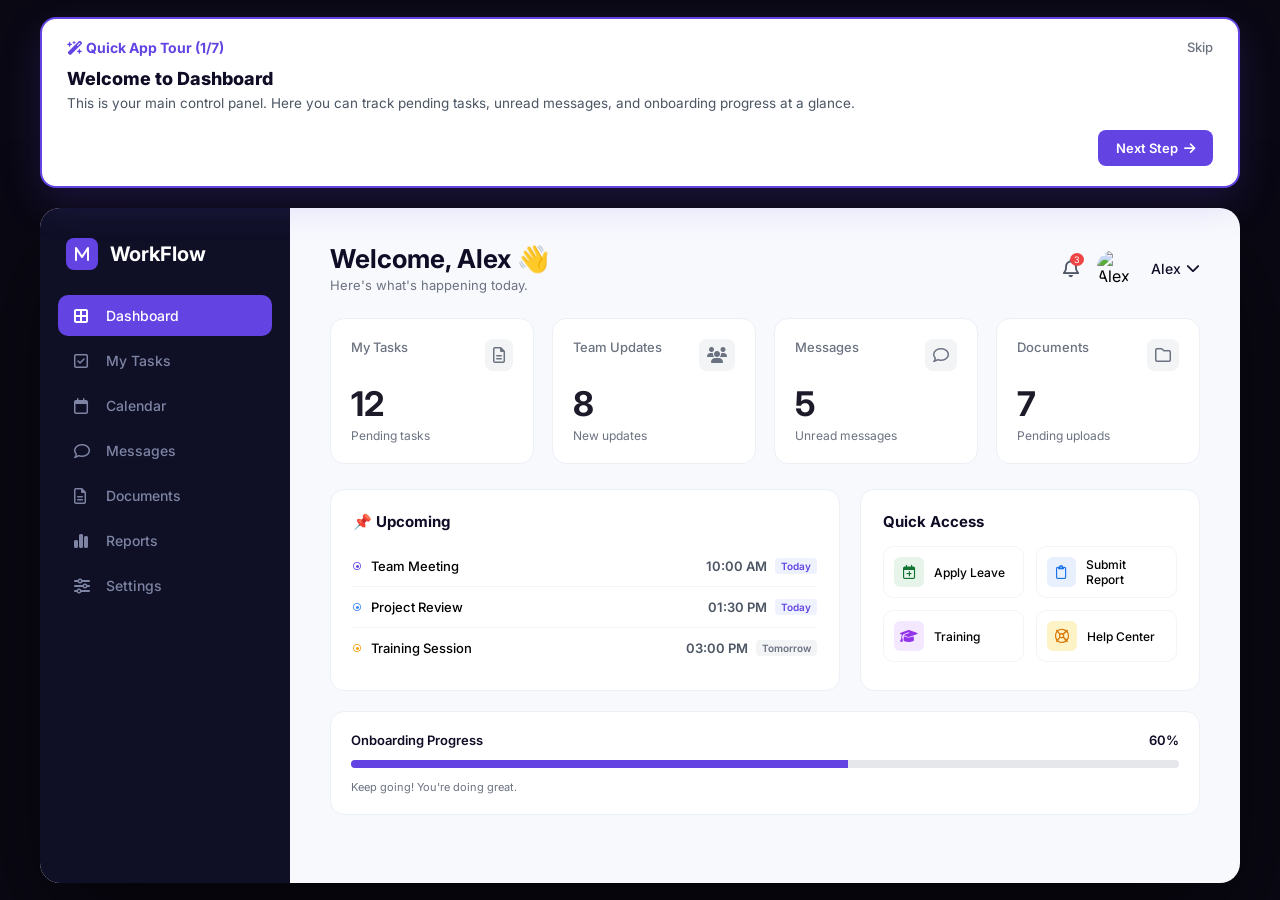
==== commit 926de644: "replace first one" ====
--- a/dashboard.html
+++ b/dashboard.html
@@ -12,6 +12,7 @@
 
 <body>
 
+    <!-- VIRTUAL TOUR GUIDE OVERLAY CARD -->
     <div class="tour-guide-card" id="tourCard">
         <div class="tour-header">
             <span><i class="fa-solid fa-wand-magic-sparkles"></i> Quick App Tour (<span
@@ -30,6 +31,7 @@
     </div>
 
     <div class="app-window">
+        <!-- FIXED SIDEBAR -->
         <aside class="sidebar">
             <div class="brand">
                 <div class="brand-icon-box"><i class="fa-solid fa-m"></i></div>
@@ -50,15 +52,13 @@
                     Reports</button>
                 <button class="nav-item" data-target="settings" id="nav-settings"><i class="fa-solid fa-sliders"></i>
                     Settings</button>
-
-                <button class="nav-item demo-restart-btn" id="startDemoAgainBtn">
-                    <i class="fa-solid fa-rotate-left"></i> Start Demo Again
-                </button>
             </nav>
         </aside>
 
+        <!-- CONTENT PANEL -->
         <main class="content-area">
 
+            <!-- 1. DASHBOARD VIEW -->
             <div class="view-panel active" id="view-dashboard">
                 <div class="view-header anim-el">
                     <div>
@@ -148,16 +148,20 @@
                 </div>
             </div>
 
+            <!-- 2. MY TASKS VIEW -->
             <div class="view-panel" id="view-tasks">
                 <div class="view-header anim-el">
                     <div>
                         <h1 class="main-title">My Tasks</h1>
                         <p class="sub-title">Complete your pending tasks.</p>
                     </div>
-
-                    <button class="primary-btn-sm task-sim-btn" id="taskSimulationBtn">
-                        <i class="fa-solid fa-play"></i> Task Simulation
-                    </button>
+                    <div class="progress-mini">
+                        <span>Overall Progress</span>
+                        <div class="mini-bar">
+                            <div class="mini-fill" data-progress="60%"></div>
+                        </div>
+                        <span class="bold">60%</span>
+                    </div>
                 </div>
 
                 <div class="task-tabs anim-el">
@@ -209,6 +213,7 @@
                 </div>
             </div>
 
+            <!-- 3. CALENDAR VIEW -->
             <div class="view-panel" id="view-calendar">
                 <div class="view-header anim-el">
                     <div>
@@ -261,6 +266,7 @@
                 </div>
             </div>
 
+            <!-- 4. MESSAGES VIEW -->
             <div class="view-panel" id="view-messages">
                 <div class="messages-layout anim-el">
                     <div class="msg-sidebar">
@@ -295,6 +301,7 @@
                                 </div>
                             </div>
                         </div>
+                        <!-- Chat message container for appended chat -->
                         <div class="cw-body" id="chatBody">
                             <div class="chat-bubble received">
                                 <p>Welcome aboard! Please complete your onboarding tasks.</p>
@@ -315,6 +322,7 @@
                 </div>
             </div>
 
+            <!-- 5. DOCUMENTS VIEW -->
             <div class="view-panel" id="view-documents">
                 <div class="view-header anim-el">
                     <div>
@@ -361,6 +369,7 @@
                 </div>
             </div>
 
+            <!-- 6. REPORTS VIEW -->
             <div class="view-panel" id="view-reports">
                 <div class="view-header anim-el">
                     <div>
@@ -423,6 +432,7 @@
                 </div>
             </div>
 
+            <!-- 7. SETTINGS VIEW -->
             <div class="view-panel" id="view-settings">
                 <div class="view-header anim-el">
                     <div>
@@ -461,13 +471,7 @@
                         <div class="form-group"><label>Date of Joining</label><input type="text" value="15 May 2026">
                         </div>
                     </div>
-
-                    <div class="settings-action-buttons">
-                        <button class="primary-btn-sm save-btn">Save Changes</button>
-                        <button class="primary-btn-sm profile-setup-btn" id="profileSetupBtn">
-                            <i class="fa-regular fa-id-card"></i> Profile Setup
-                        </button>
-                    </div>
+                    <button class="primary-btn-sm save-btn">Save Changes</button>
                 </div>
             </div>
 
--- a/i2.css
+++ b/i2.css
@@ -18,14 +18,12 @@
     background: #0A0813;
     height: 100vh;
     display: flex;
-    flex-direction: column;
     justify-content: center;
     align-items: center;
     overflow: hidden;
-    gap: 20px;
-}
-
-/* 1200x675 MAIN WORKSPACE CONTAINER */
+}
+
+/* 1200x675 ATRACTION CONTAINER */
 .app-window {
     width: 1200px;
     height: 675px;
@@ -34,11 +32,9 @@
     display: flex;
     overflow: hidden;
     box-shadow: 0 40px 100px rgba(0, 0, 0, 0.5);
-    position: relative;
-    z-index: 1;
-}
-
-/* SIDEBAR STYLE */
+}
+
+/* SIDEBAR HUbeHUB STYLE */
 .sidebar {
     width: 250px;
     background: var(--bg-dark);
@@ -73,7 +69,6 @@
     display: flex;
     flex-direction: column;
     gap: 4px;
-    height: 100%;
 }
 
 .nav-item {
@@ -103,19 +98,6 @@
 }
 
 .nav-item.active {
-    background: var(--primary-purple);
-    color: white;
-}
-
-/* DEMO RESTART BUTTON AT SIDEBAR BOTTOM */
-.demo-restart-btn {
-    margin-top: auto;
-    background: rgba(99, 68, 227, 0.15);
-    color: #A5B4FC;
-    border: 1px dashed rgba(99, 68, 227, 0.4);
-}
-
-.demo-restart-btn:hover {
     background: var(--primary-purple);
     color: white;
 }
@@ -203,7 +185,7 @@
     cursor: pointer;
 }
 
-/* DASHBOARD CARDS */
+/* 1. DASHBOARD CARD STRUCTURE */
 .dash-grid {
     display: grid;
     grid-template-columns: repeat(4, 1fr);
@@ -273,7 +255,7 @@
     margin-bottom: 15px;
 }
 
-/* EVENTS */
+/* EVENTS IN DASHBOARD */
 .event-row {
     display: flex;
     justify-content: space-between;
@@ -331,7 +313,7 @@
     color: #6B7280;
 }
 
-/* QUICK ACCESS */
+/* QUICK ACCESS GRID */
 .quick-grid {
     display: grid;
     grid-template-columns: 1fr 1fr;
@@ -380,7 +362,7 @@
     color: #D97706;
 }
 
-/* PROGRESS BARS */
+/* PROGRESS BAR AT BOTTOM */
 .onboarding-progress-bar {
     background: white;
     padding: 20px;
@@ -415,7 +397,7 @@
     color: var(--text-muted);
 }
 
-/* TASKS COMPONENTS */
+/* 2. MY TASK STYLE DETTO */
 .progress-mini {
     display: flex;
     align-items: center;
@@ -568,16 +550,7 @@
     color: white;
 }
 
-/* NEW: TASK SIMULATION BUTTON STYLE */
-.task-sim-btn {
-    background-color: #10B981 !important;
-}
-
-.task-sim-btn:hover {
-    background-color: #059669 !important;
-}
-
-/* CALENDAR DESIGN */
+/* 3. CALENDAR DESIGN */
 .cal-actions {
     display: flex;
     gap: 6px;
@@ -695,7 +668,7 @@
     margin-top: 3px;
 }
 
-/* CHAT AREA DESIGN */
+/* 4. MESSAGES DETTO VIEW */
 .messages-layout {
     display: flex;
     background: white;
@@ -883,7 +856,7 @@
     cursor: pointer;
 }
 
-/* TABLES / DOCUMENTS Components */
+/* 5. DOCUMENTS TABLE VIEW */
 .primary-btn-sm {
     font-size: 13px;
     font-weight: 600;
@@ -964,7 +937,7 @@
     cursor: pointer;
 }
 
-/* REPORTS GRAPH Elements */
+/* 6. REPORTS VIEW DETTO */
 .dropdown-period {
     background: white;
     border: 1px solid var(--border-color);
@@ -1058,6 +1031,7 @@
     width: 100%;
 }
 
+/* ATTENDANCE BAR CHART MOCK */
 .bar-chart-mock {
     display: flex;
     justify-content: space-between;
@@ -1090,7 +1064,7 @@
     font-weight: 500;
 }
 
-/* SETTINGS Elements */
+/* 7. SETTINGS DETTO VIEW */
 .settings-sub-tabs {
     display: flex;
     gap: 25px;
@@ -1184,6 +1158,12 @@
     gap: 6px;
 }
 
+.form-group label {
+    font-size: 12px;
+    font-weight: 600;
+    color: #4B5563;
+}
+
 .form-group input {
     border: 1px solid #E5E7EB;
     border-radius: 8px;
@@ -1200,33 +1180,1211 @@
     background: white;
 }
 
-.settings-action-buttons {
-    display: flex;
-    gap: 12px;
-}
-
 .save-btn {
     background: var(--primary-purple);
-}
-
-/* NEW: PROFILE SETUP BUTTON STYLE */
-.profile-setup-btn {
+    margin-top: 5px;
+    padding: 12px 24px;
+}
+
+
+/* new css  */
+/* आधीच्या सर्व CSS प्रोपर्टीज तशाच ठेवा, फक्त खालील नवीन कोड सर्वात शेवटी जोडा */
+
+:root {
+    --bg-dark: #0F1026;
+    --primary-purple: #6344E3;
+    --text-main: #0F0C26;
+    --text-muted: #6B7280;
+    --border-color: #EBF0F5;
+    --window-bg: #F8F9FD;
+}
+
+* {
+    margin: 0;
+    padding: 0;
+    box-sizing: border-box;
+    font-family: 'Inter', sans-serif;
+}
+
+body {
+    background: #0A0813;
+    height: 100vh;
+    display: flex;
+    flex-direction: column;
+    justify-content: center;
+    align-items: center;
+    overflow: hidden;
+    gap: 20px;
+}
+
+/* 1200x675 MAIN WORKSPACE CONTAINER */
+.app-window {
+    width: 1200px;
+    height: 675px;
+    background: var(--window-bg);
+    border-radius: 20px;
+    display: flex;
+    overflow: hidden;
+    box-shadow: 0 40px 100px rgba(0, 0, 0, 0.5);
+    position: relative;
+    z-index: 1;
+}
+
+/* SIDEBAR STYLE */
+.sidebar {
+    width: 250px;
+    background: var(--bg-dark);
+    padding: 30px 18px;
+    display: flex;
+    flex-direction: column;
+    gap: 25px;
+}
+
+.brand {
+    display: flex;
+    align-items: center;
+    gap: 12px;
+    color: white;
+    font-size: 20px;
+    font-weight: 700;
+    padding-left: 8px;
+}
+
+.brand-icon-box {
+    background: var(--primary-purple);
+    width: 32px;
+    height: 32px;
+    border-radius: 8px;
+    display: flex;
+    justify-content: center;
+    align-items: center;
+    font-size: 16px;
+}
+
+.nav-menu {
+    display: flex;
+    flex-direction: column;
+    gap: 4px;
+}
+
+.nav-item {
+    background: none;
+    border: none;
+    color: #7E84A3;
+    padding: 12px 16px;
+    text-align: left;
+    font-size: 14px;
+    font-weight: 500;
+    border-radius: 10px;
+    cursor: pointer;
+    display: flex;
+    align-items: center;
+    gap: 12px;
+    transition: all 0.2s;
+}
+
+.nav-item i {
+    font-size: 16px;
+    width: 20px;
+}
+
+.nav-item:hover {
+    color: white;
+    background: rgba(255, 255, 255, 0.03);
+}
+
+.nav-item.active {
+    background: var(--primary-purple);
+    color: white;
+}
+
+/* MAIN CONTENT AREA */
+.content-area {
+    flex: 1;
+    height: 100%;
+    position: relative;
+    overflow: hidden;
+}
+
+.view-panel {
+    position: absolute;
+    width: 100%;
+    height: 100%;
+    padding: 35px 40px;
+    display: none;
+    flex-direction: column;
+    overflow-y: auto;
+}
+
+.view-panel.active {
+    display: flex;
+}
+
+/* VIEW HEADER */
+.view-header {
+    display: flex;
+    justify-content: space-between;
+    align-items: center;
+    margin-bottom: 25px;
+}
+
+.main-title {
+    font-size: 26px;
+    color: var(--text-main);
+    font-weight: 700;
+}
+
+.sub-title {
+    color: var(--text-muted);
+    font-size: 13px;
+    margin-top: 3px;
+}
+
+.header-profile {
+    display: flex;
+    align-items: center;
+    gap: 18px;
+}
+
+.noti-bell {
+    font-size: 18px;
+    color: #4B5563;
+    position: relative;
+    cursor: pointer;
+}
+
+.badge-count {
+    position: absolute;
+    top: -5px;
+    right: -5px;
+    background: #EF4444;
+    color: white;
+    font-size: 9px;
+    padding: 1px 4px;
+    border-radius: 50%;
+}
+
+.user-avatar {
+    width: 36px;
+    height: 36px;
+    border-radius: 50%;
+    object-fit: cover;
+}
+
+.user-name {
+    font-size: 14px;
+    font-weight: 500;
+    color: var(--text-main);
+    display: flex;
+    align-items: center;
+    gap: 5px;
+    cursor: pointer;
+}
+
+/* DASHBOARD CARDS */
+.dash-grid {
+    display: grid;
+    grid-template-columns: repeat(4, 1fr);
+    gap: 18px;
+    margin-bottom: 25px;
+}
+
+.dash-card {
+    background: white;
+    padding: 20px;
+    border-radius: 14px;
+    border: 1px solid var(--border-color);
+}
+
+.card-top {
+    display: flex;
+    justify-content: space-between;
+    font-size: 13px;
+    color: var(--text-muted);
+    font-weight: 500;
+}
+
+.card-top i {
+    font-size: 16px;
+    padding: 8px;
+    border-radius: 8px;
+    background: #F3F4F6;
+}
+
+.dash-card h2 {
+    font-size: 34px;
+    color: #1D1B2A;
+    font-weight: 700;
+    margin: 12px 0 4px 0;
+}
+
+.card-footer {
+    font-size: 12px;
+    color: var(--text-muted);
+}
+
+.dash-bottom {
+    display: flex;
+    gap: 20px;
+    margin-bottom: 20px;
+}
+
+.section-card {
+    background: white;
+    padding: 22px;
+    border-radius: 14px;
+    border: 1px solid var(--border-color);
+}
+
+.width-60 {
+    width: 60%;
+}
+
+.width-40 {
+    width: 40%;
+}
+
+.box-heading {
+    font-size: 15px;
+    color: var(--text-main);
+    font-weight: 700;
+    margin-bottom: 15px;
+}
+
+/* EVENTS */
+.event-row {
+    display: flex;
+    justify-content: space-between;
+    align-items: center;
+    padding: 12px 0;
+    border-bottom: 1px solid #F3F4F6;
+    font-size: 13px;
+}
+
+.event-row:last-child {
+    border-bottom: none;
+}
+
+.ev-info {
+    display: flex;
+    align-items: center;
+    gap: 10px;
+    font-weight: 500;
+}
+
+.ev-info i {
+    font-size: 8px;
+}
+
+.ev-info i.purple {
+    color: var(--primary-purple);
+}
+
+.ev-info i.blue {
+    color: #3B82F6;
+}
+
+.ev-info i.orange {
+    color: #F59E0B;
+}
+
+.ev-time {
+    font-weight: 600;
+    color: #4B5563;
+    display: flex;
+    align-items: center;
+    gap: 8px;
+}
+
+.tag-day {
+    font-size: 10px;
+    padding: 2px 6px;
+    background: #EEF2FF;
+    color: var(--primary-purple);
+    border-radius: 4px;
+}
+
+.tag-day.gray {
+    background: #F3F4F6;
+    color: #6B7280;
+}
+
+/* QUICK ACCESS */
+.quick-grid {
+    display: grid;
+    grid-template-columns: 1fr 1fr;
+    gap: 12px;
+}
+
+.quick-item {
+    display: flex;
+    align-items: center;
+    gap: 10px;
+    padding: 10px;
+    border: 1px solid #F3F4F6;
+    border-radius: 10px;
+    cursor: pointer;
+    font-size: 12px;
+    font-weight: 500;
+}
+
+.q-icon {
+    width: 30px;
+    height: 30px;
+    border-radius: 6px;
+    display: flex;
+    justify-content: center;
+    align-items: center;
+    font-size: 14px;
+}
+
+.q-icon.green {
+    background: #E6F4EA;
+    color: #137333;
+}
+
+.q-icon.blue {
+    background: #E8F0FE;
+    color: #1A73E8;
+}
+
+.q-icon.purple {
+    background: #F3E8FF;
+    color: #9333EA;
+}
+
+.q-icon.orange {
+    background: #FEF3C7;
+    color: #D97706;
+}
+
+/* PROGRESS BARS */
+.onboarding-progress-bar {
+    background: white;
+    padding: 20px;
+    border-radius: 14px;
+    border: 1px solid var(--border-color);
+}
+
+.p-text {
+    display: flex;
+    justify-content: space-between;
+    font-size: 13px;
+    font-weight: 600;
+    color: var(--text-main);
+}
+
+.p-bg {
+    background: #E5E7EB;
+    height: 8px;
+    border-radius: 4px;
+    margin: 12px 0;
+    overflow: hidden;
+}
+
+.p-fill {
+    background: var(--primary-purple);
+    height: 100%;
+    width: 0%;
+}
+
+.p-desc {
+    font-size: 11px;
+    color: var(--text-muted);
+}
+
+/* TASKS COMPONENTS */
+.progress-mini {
+    display: flex;
+    align-items: center;
+    gap: 10px;
+    font-size: 12px;
+    color: var(--text-muted);
+}
+
+.mini-bar {
+    width: 100px;
+    background: #E5E7EB;
+    height: 6px;
+    border-radius: 3px;
+    overflow: hidden;
+}
+
+.mini-fill {
+    background: var(--primary-purple);
+    height: 100%;
+    width: 0%;
+}
+
+.task-tabs {
+    display: flex;
+    gap: 20px;
+    border-bottom: 1px solid var(--border-color);
+    margin-bottom: 20px;
+    padding-bottom: 10px;
+}
+
+.t-tab {
+    font-size: 13px;
+    font-weight: 600;
+    color: var(--text-muted);
+    cursor: pointer;
+    padding-bottom: 10px;
+    position: relative;
+}
+
+.t-tab.active {
+    color: var(--primary-purple);
+}
+
+.t-tab.active::after {
+    content: '';
+    position: absolute;
+    bottom: -11px;
+    left: 0;
+    width: 100%;
+    height: 2px;
+    background: var(--primary-purple);
+}
+
+.task-container {
+    display: flex;
+    flex-direction: column;
+    gap: 12px;
+}
+
+.task-row {
+    background: white;
+    padding: 18px;
+    border-radius: 12px;
+    border: 1px solid var(--border-color);
+    display: flex;
+    justify-content: space-between;
+    align-items: center;
+}
+
+.task-left-sec {
+    display: flex;
+    align-items: center;
+    gap: 15px;
+}
+
+.t-icon-box {
+    background: #EEF2FF;
+    color: var(--primary-purple);
+    width: 40px;
+    height: 40px;
+    border-radius: 10px;
+    display: flex;
+    justify-content: center;
+    align-items: center;
+    font-size: 18px;
+}
+
+.t-icon-box.pink {
+    background: #FCE7F3;
+    color: #DB2777;
+}
+
+.t-icon-box.orange {
+    background: #FEF3C7;
+    color: #D97706;
+}
+
+.task-left-sec h4 {
+    font-size: 14px;
+    color: var(--text-main);
+    font-weight: 600;
+}
+
+.task-left-sec p {
+    font-size: 12px;
+    color: var(--text-muted);
+    margin-top: 2px;
+}
+
+.task-right-sec {
+    display: flex;
+    align-items: center;
+    gap: 20px;
+}
+
+.status-badge {
+    font-size: 11px;
+    font-weight: 600;
+    padding: 4px 10px;
+    border-radius: 20px;
+}
+
+.status-badge.high {
+    background: #FEE2E2;
+    color: #EF4444;
+}
+
+.status-badge.medium {
+    background: #FEF3C7;
+    color: #D97706;
+}
+
+.action-btn {
+    font-size: 12px;
+    font-weight: 600;
+    padding: 8px 18px;
+    border-radius: 8px;
+    cursor: pointer;
+    border: none;
+}
+
+.action-btn.outline {
     background: none;
     border: 1px solid var(--primary-purple);
     color: var(--primary-purple);
 }
 
-.profile-setup-btn:hover {
-    background: rgba(99, 68, 227, 0.05);
-}
+.action-btn.solid {
+    background: var(--primary-purple);
+    color: white;
+}
+
+/* CALENDAR DESIGN */
+.cal-actions {
+    display: flex;
+    gap: 6px;
+}
+
+.btn-today {
+    background: white;
+    border: 1px solid var(--border-color);
+    padding: 6px 14px;
+    font-size: 12px;
+    font-weight: 500;
+    border-radius: 6px;
+    cursor: pointer;
+}
+
+.btn-arrow {
+    background: white;
+    border: 1px solid var(--border-color);
+    width: 28px;
+    height: 28px;
+    border-radius: 6px;
+    cursor: pointer;
+    display: flex;
+    justify-content: center;
+    align-items: center;
+    font-size: 11px;
+}
+
+.calendar-split {
+    display: flex;
+    gap: 20px;
+    background: white;
+    padding: 25px;
+    border-radius: 16px;
+    border: 1px solid var(--border-color);
+}
+
+.cal-left-box {
+    width: 50%;
+    border-right: 1px solid var(--border-color);
+    padding-right: 20px;
+}
+
+.cal-month-head {
+    font-size: 15px;
+    font-weight: 700;
+    color: var(--text-main);
+    margin-bottom: 15px;
+}
+
+.cal-grid-header {
+    display: grid;
+    grid-template-columns: repeat(7, 1fr);
+    text-align: center;
+    font-size: 12px;
+    font-weight: 600;
+    color: var(--text-muted);
+    margin-bottom: 10px;
+}
+
+.cal-days {
+    display: grid;
+    grid-template-columns: repeat(7, 1fr);
+    text-align: center;
+    row-gap: 12px;
+    font-size: 12px;
+    color: #4B5563;
+}
+
+.cal-days span {
+    padding: 8px 0;
+    cursor: pointer;
+    border-radius: 6px;
+}
+
+.cal-days span:hover {
+    background: #F3F4F6;
+}
+
+.cal-active {
+    background: var(--primary-purple) !important;
+    color: white;
+    font-weight: 600;
+}
+
+.cal-right-box {
+    width: 50%;
+    padding-left: 10px;
+    display: flex;
+    flex-direction: column;
+    gap: 10px;
+}
+
+.schedule-item {
+    background: #F9FAFB;
+    padding: 14px;
+    border-left: 4px solid #D1D5DB;
+    border-radius: 0 10px 10px 0;
+}
+
+.schedule-item.current {
+    background: #EEF2FF;
+    border-left-color: var(--primary-purple);
+}
+
+.schedule-item h4 {
+    font-size: 13px;
+    color: var(--text-main);
+    font-weight: 600;
+}
+
+.schedule-item p {
+    font-size: 11px;
+    color: var(--text-muted);
+    margin-top: 3px;
+}
+
+/* CHAT AREA DESIGN */
+.messages-layout {
+    display: flex;
+    background: white;
+    border-radius: 16px;
+    border: 1px solid var(--border-color);
+    height: 420px;
+    overflow: hidden;
+}
+
+.msg-sidebar {
+    width: 30%;
+    border-right: 1px solid var(--border-color);
+    display: flex;
+    flex-direction: column;
+}
+
+.msg-search-box {
+    display: flex;
+    justify-content: space-between;
+    align-items: center;
+    padding: 20px;
+    border-bottom: 1px solid var(--border-color);
+}
+
+.msg-search-box h3 {
+    font-size: 16px;
+    font-weight: 700;
+}
+
+.chat-list-wrapper {
+    flex: 1;
+    overflow-y: auto;
+}
+
+.user-chat-row {
+    display: flex;
+    align-items: center;
+    gap: 12px;
+    padding: 15px 20px;
+    border-bottom: 1px solid #F9FAFB;
+    cursor: pointer;
+    position: relative;
+}
+
+.user-chat-row.active {
+    background: #F4F3FF;
+}
+
+.user-chat-row img {
+    width: 36px;
+    height: 36px;
+    border-radius: 50%;
+}
+
+.uc-info h4 {
+    font-size: 13px;
+    color: var(--text-main);
+}
+
+.uc-info p {
+    font-size: 11px;
+    color: var(--text-muted);
+    margin-top: 2px;
+}
+
+.uc-badge {
+    position: absolute;
+    right: 20px;
+    background: #EF4444;
+    color: white;
+    font-size: 10px;
+    padding: 2px 6px;
+    border-radius: 10px;
+    font-weight: 600;
+}
+
+.uc-badge.blue {
+    background: #3B82F6;
+}
+
+.msg-chat-window {
+    width: 70%;
+    display: flex;
+    flex-direction: column;
+    background: #FAFAFE;
+}
+
+.cw-header {
+    padding: 15px 20px;
+    background: white;
+    border-bottom: 1px solid var(--border-color);
+}
+
+.cw-user {
+    display: flex;
+    align-items: center;
+    gap: 12px;
+}
+
+.cw-user img {
+    width: 34px;
+    height: 34px;
+    border-radius: 50%;
+}
+
+.cw-user h4 {
+    font-size: 13px;
+}
+
+.cw-user span {
+    font-size: 11px;
+    color: #10B981;
+    font-weight: 500;
+}
+
+.cw-body {
+    flex: 1;
+    padding: 20px;
+    display: flex;
+    flex-direction: column;
+    gap: 15px;
+    overflow-y: auto;
+}
+
+.chat-bubble {
+    max-width: 65%;
+    padding: 12px 16px;
+    font-size: 13px;
+    border-radius: 14px;
+    line-height: 1.5;
+    position: relative;
+}
+
+.chat-bubble.received {
+    background: white;
+    align-self: flex-start;
+    color: var(--text-main);
+    border-bottom-left-radius: 2px;
+    box-shadow: 0 2px 5px rgba(0, 0, 0, 0.02);
+}
+
+.chat-bubble.sent {
+    background: var(--primary-purple);
+    color: white;
+    align-self: flex-end;
+    border-bottom-right-radius: 2px;
+}
+
+.chat-time {
+    display: block;
+    font-size: 10px;
+    margin-top: 5px;
+    text-align: right;
+    color: #9CA3AF;
+}
+
+.chat-bubble.sent .chat-time {
+    color: #C7D2FE;
+}
+
+.cw-footer {
+    padding: 15px 20px;
+    background: white;
+    border-top: 1px solid var(--border-color);
+    display: flex;
+    gap: 12px;
+}
+
+.cw-footer input {
+    flex: 1;
+    border: 1px solid #E5E7EB;
+    border-radius: 8px;
+    padding: 10px 15px;
+    font-size: 13px;
+    outline: none;
+}
+
+.btn-send {
+    background: var(--primary-purple);
+    color: white;
+    border: none;
+    width: 38px;
+    height: 38px;
+    border-radius: 8px;
+    cursor: pointer;
+}
+
+/* TABLES / DOCUMENTS Components */
+.primary-btn-sm {
+    font-size: 13px;
+    font-weight: 600;
+    color: white;
+    border: none;
+    padding: 10px 20px;
+    border-radius: 8px;
+    cursor: pointer;
+    display: flex;
+    align-items: center;
+    gap: 8px;
+}
+
+.primary-btn-sm.blue-bg {
+    background: var(--primary-purple);
+}
+
+.table-container {
+    background: white;
+    border-radius: 14px;
+    border: 1px solid var(--border-color);
+    overflow: hidden;
+}
+
+.custom-table {
+    width: 100%;
+    border-collapse: collapse;
+    text-align: left;
+    font-size: 13px;
+}
+
+.custom-table th {
+    background: #F9FAFB;
+    padding: 14px 20px;
+    font-weight: 600;
+    color: var(--text-muted);
+    border-bottom: 1px solid var(--border-color);
+}
+
+.custom-table td {
+    padding: 16px 20px;
+    border-bottom: 1px solid #F9FAFB;
+    color: var(--text-main);
+    font-weight: 500;
+}
+
+.badge {
+    font-size: 11px;
+    padding: 3px 8px;
+    border-radius: 12px;
+    font-weight: 600;
+}
+
+.badge.yellow {
+    background: #FEF3C7;
+    color: #D97706;
+}
+
+.badge.green {
+    background: #D1FAE5;
+    color: #10B981;
+}
+
+.btn-table-upload {
+    background: #EEF2FF;
+    border: none;
+    color: var(--primary-purple);
+    font-weight: 600;
+    padding: 6px 14px;
+    border-radius: 6px;
+    cursor: pointer;
+}
+
+.table-actions {
+    display: flex;
+    gap: 15px;
+    color: var(--text-muted);
+    cursor: pointer;
+}
+
+/* REPORTS GRAPH Elements */
+.dropdown-period {
+    background: white;
+    border: 1px solid var(--border-color);
+    padding: 8px 16px;
+    font-size: 13px;
+    font-weight: 500;
+    border-radius: 8px;
+    cursor: pointer;
+    display: flex;
+    align-items: center;
+    gap: 8px;
+    color: #374151;
+}
+
+.reports-main-grid {
+    display: grid;
+    grid-template-columns: repeat(3, 1fr);
+    gap: 20px;
+}
+
+.rep-card {
+    background: white;
+    padding: 22px;
+    border-radius: 14px;
+    border: 1px solid var(--border-color);
+    display: flex;
+    flex-direction: column;
+    align-items: center;
+}
+
+.rep-card h3 {
+    font-size: 14px;
+    font-weight: 700;
+    color: var(--text-main);
+    align-self: flex-start;
+    margin-bottom: 20px;
+}
+
+.rep-chart-container {
+    position: relative;
+    width: 110px;
+    height: 110px;
+    margin-bottom: 15px;
+}
+
+.circle-svg {
+    width: 100%;
+    height: 100%;
+    transform: rotate(-90deg);
+}
+
+.c-bg {
+    fill: none;
+    stroke: #F3F4F6;
+    stroke-width: 3.2;
+}
+
+.c-fill {
+    fill: none;
+    stroke-width: 3.2;
+    stroke-linecap: round;
+}
+
+.purple-chart .c-fill {
+    stroke: var(--primary-purple);
+}
+
+.green-chart .c-fill {
+    stroke: #10B981;
+}
+
+.c-text {
+    position: absolute;
+    top: 50%;
+    left: 50%;
+    transform: translate(-50%, -50%);
+    font-size: 20px;
+    font-weight: 700;
+    color: var(--text-main);
+}
+
+.rep-footer {
+    font-size: 12px;
+    font-weight: 500;
+    color: var(--text-muted);
+    margin-top: 5px;
+}
+
+.text-center {
+    text-align: center;
+    width: 100%;
+}
+
+.bar-chart-mock {
+    display: flex;
+    justify-content: space-between;
+    align-items: flex-end;
+    width: 100%;
+    height: 110px;
+    padding: 0 10px;
+    margin-bottom: 15px;
+}
+
+.b-bar {
+    display: flex;
+    flex-direction: column;
+    align-items: center;
+    gap: 8px;
+    width: 14%;
+    height: 100%;
+    justify-content: flex-end;
+}
+
+.b-fill {
+    background: #3B82F6;
+    width: 100%;
+    border-radius: 4px 4px 0 0;
+}
+
+.b-bar span {
+    font-size: 10px;
+    color: var(--text-muted);
+    font-weight: 500;
+}
+
+/* SETTINGS Elements */
+.settings-sub-tabs {
+    display: flex;
+    gap: 25px;
+    border-bottom: 1px solid var(--border-color);
+    margin-bottom: 20px;
+}
+
+.sub-tab {
+    font-size: 13px;
+    font-weight: 500;
+    color: var(--text-muted);
+    cursor: pointer;
+    padding-bottom: 12px;
+}
+
+.sub-tab.active {
+    color: var(--primary-purple);
+    font-weight: 600;
+    border-bottom: 2px solid var(--primary-purple);
+}
+
+.settings-layout-box {
+    background: white;
+    padding: 25px;
+    border-radius: 14px;
+    border: 1px solid var(--border-color);
+}
+
+.set-profile-row {
+    display: flex;
+    align-items: center;
+    gap: 18px;
+    margin-bottom: 25px;
+}
+
+.set-avatar-wrapper {
+    position: relative;
+}
+
+.set-avatar-wrapper img {
+    width: 65px;
+    height: 65px;
+    border-radius: 50%;
+    object-fit: cover;
+}
+
+.camera-badge {
+    position: absolute;
+    bottom: 0;
+    right: 0;
+    background: var(--primary-purple);
+    color: white;
+    width: 22px;
+    height: 22px;
+    border-radius: 50%;
+    display: flex;
+    justify-content: center;
+    align-items: center;
+    font-size: 10px;
+    border: 2px solid white;
+}
+
+.set-profile-row h3 {
+    font-size: 16px;
+    font-weight: 700;
+    color: var(--text-main);
+}
+
+.set-profile-row p {
+    font-size: 12px;
+    color: var(--text-muted);
+    margin-top: 2px;
+}
+
+.set-email-text {
+    font-size: 11px;
+    color: var(--primary-purple);
+    font-weight: 500;
+}
+
+.form-grid {
+    display: grid;
+    grid-template-columns: 1fr 1fr;
+    gap: 15px 20px;
+    margin-bottom: 25px;
+}
+
+.form-group {
+    display: flex;
+    flex-direction: column;
+    gap: 6px;
+}
+
+.form-group label {
+    font-size: 12px;
+    font-weight: 600;
+    color: #4B5563;
+}
+
+.form-group input {
+    border: 1px solid #E5E7EB;
+    border-radius: 8px;
+    padding: 10px 14px;
+    font-size: 13px;
+    outline: none;
+    color: var(--text-main);
+    font-weight: 500;
+    background: #F9FAFB;
+}
+
+.form-group input:focus {
+    border-color: var(--primary-purple);
+    background: white;
+}
+
+.save-btn {
+    background: var(--primary-purple);
+    margin-top: 5px;
+    padding: 12px 24px;
+}
+
 
 /* --- VIRTUAL TOUR BOX CSS --- */
 .tour-guide-card {
-    position: absolute;
-    top: 20px;
-    left: 50%;
-    transform: translateX(-50%);
-    width: 600px;
+    width: 1200px;
     background: #FFFFFF;
     border-radius: 16px;
     padding: 20px 25px;
